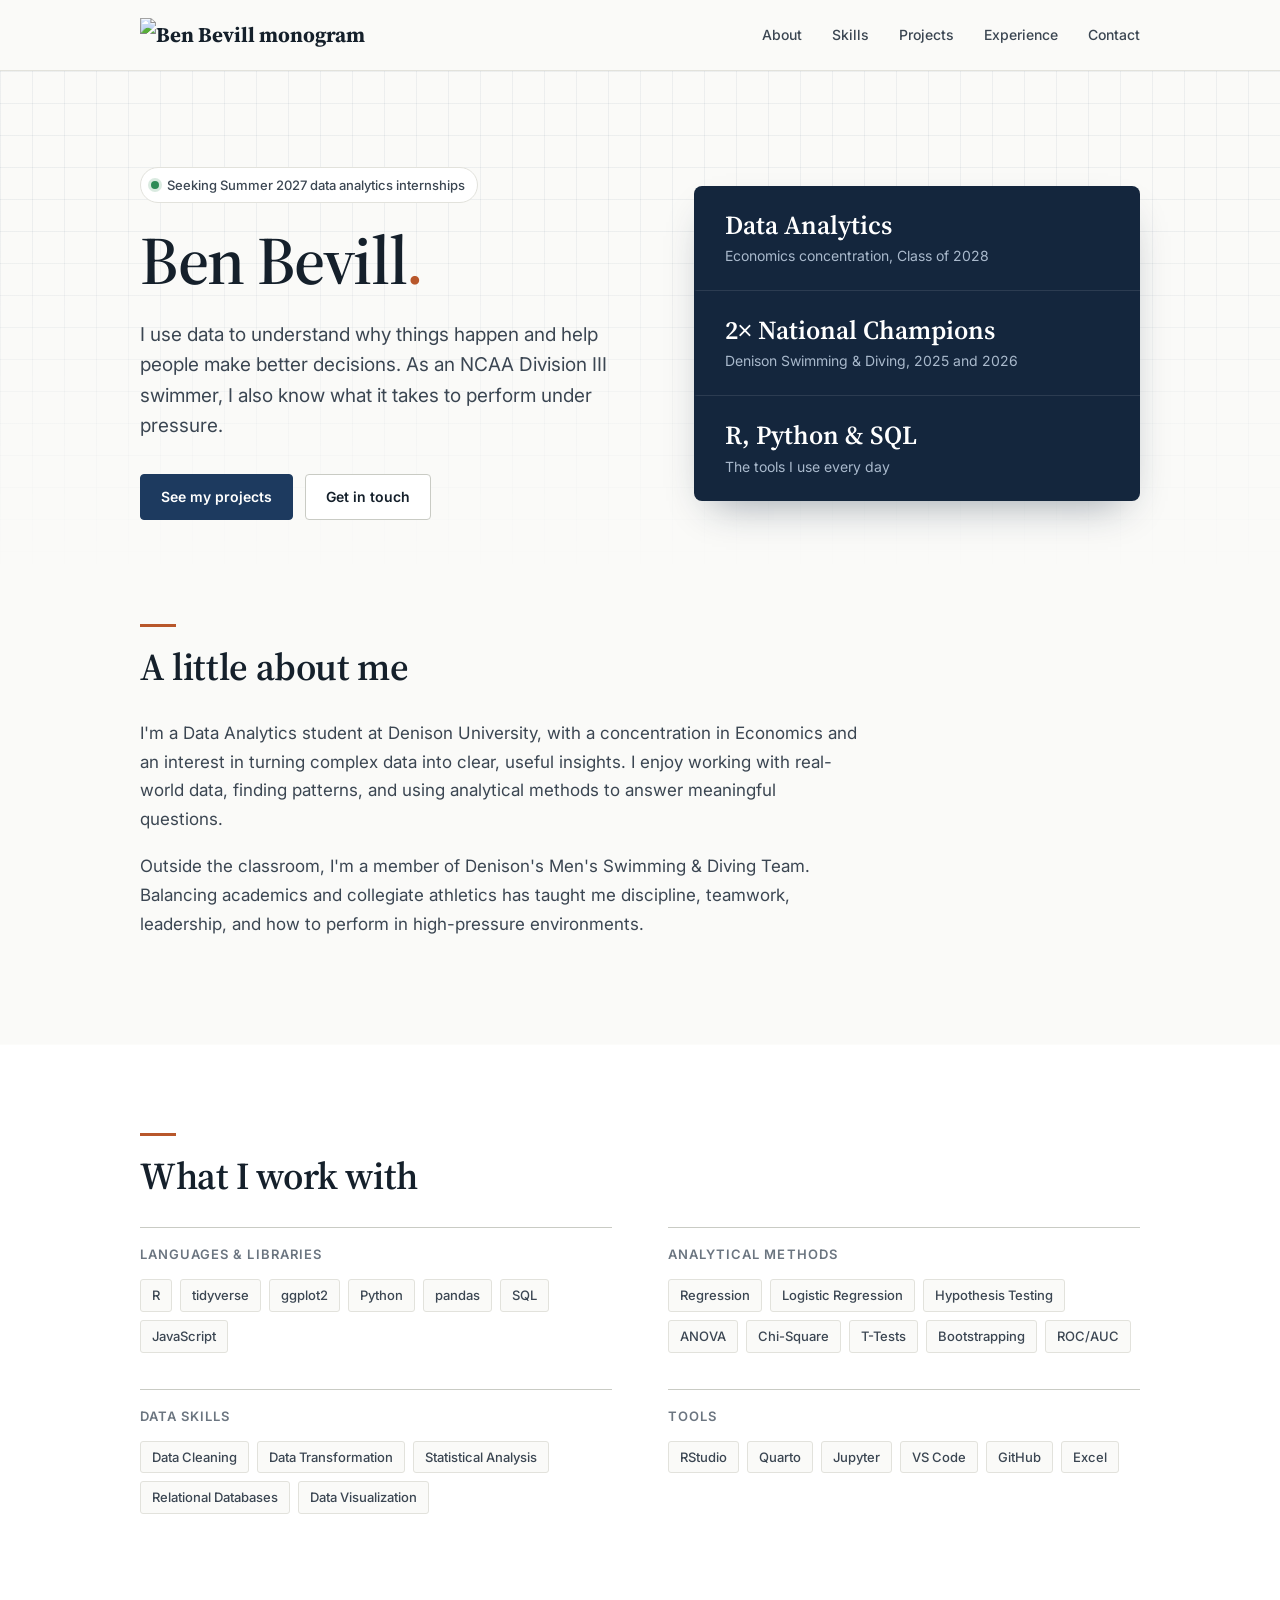
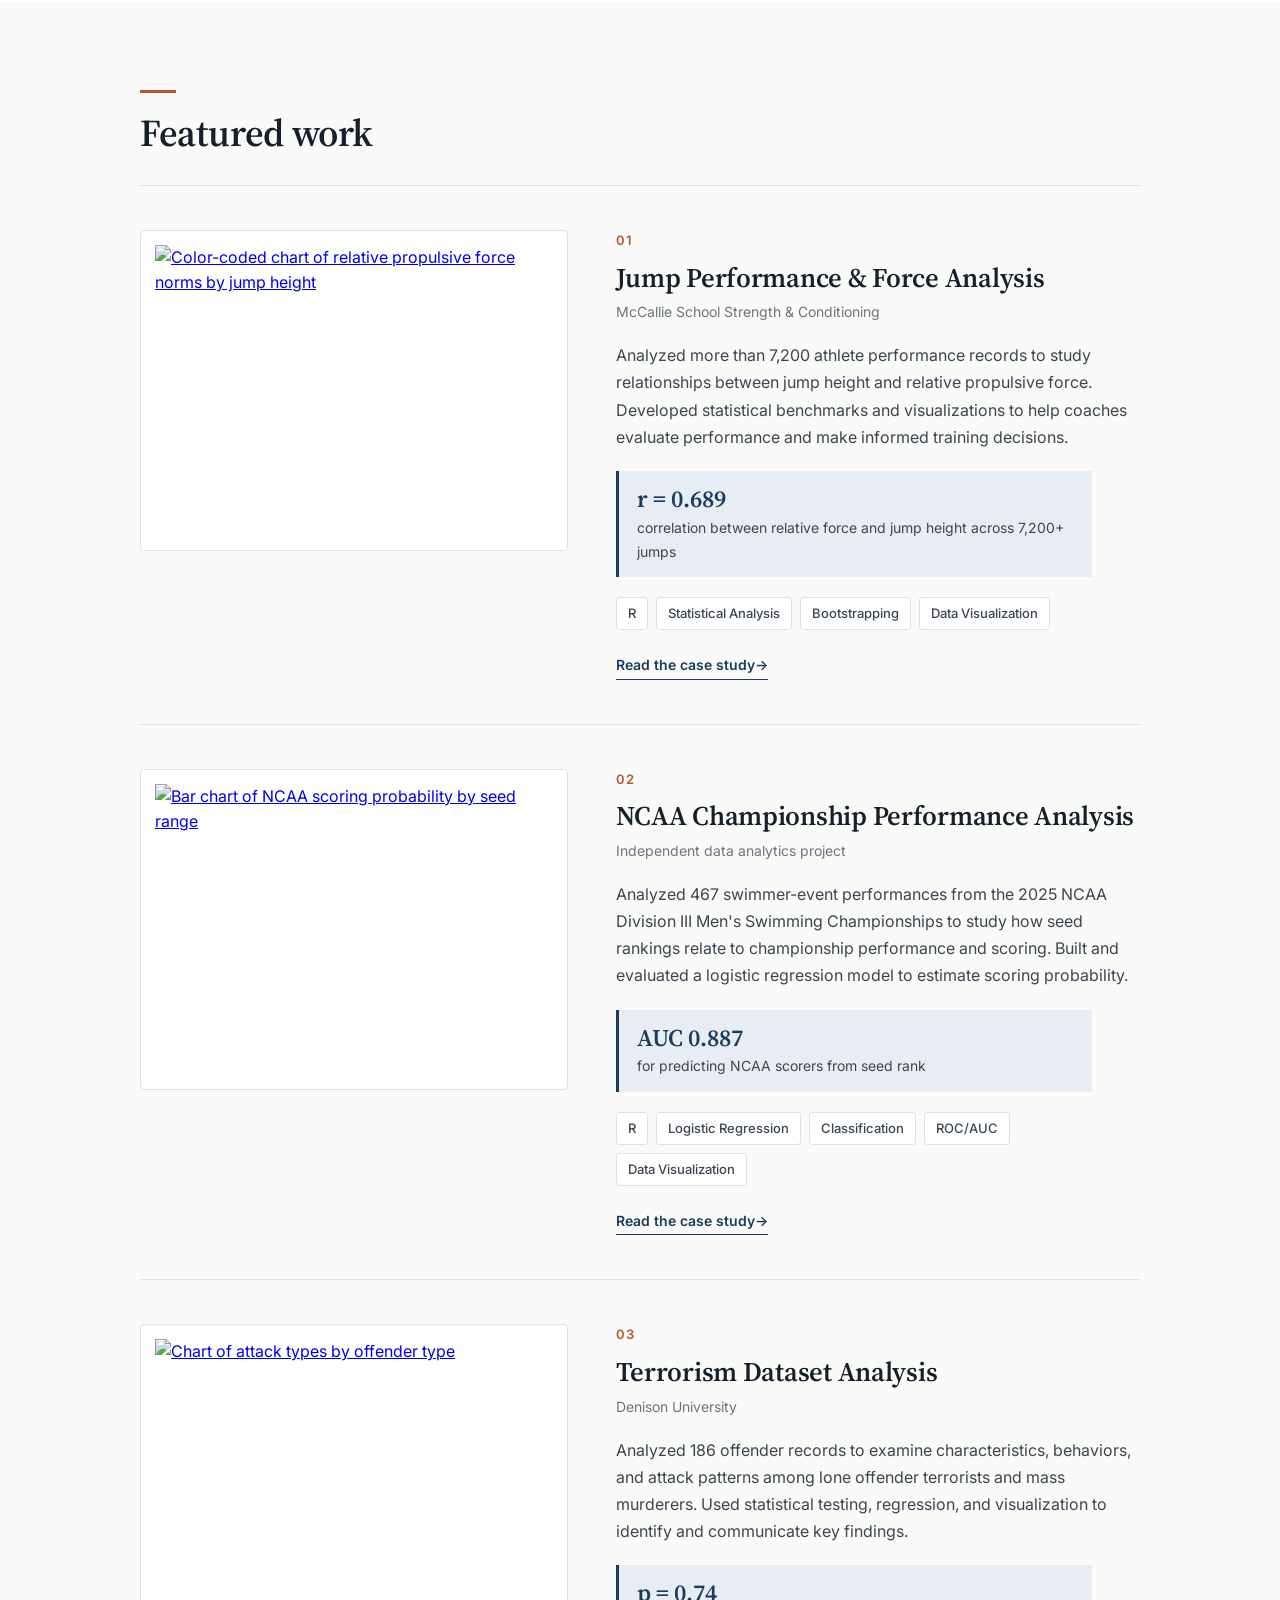
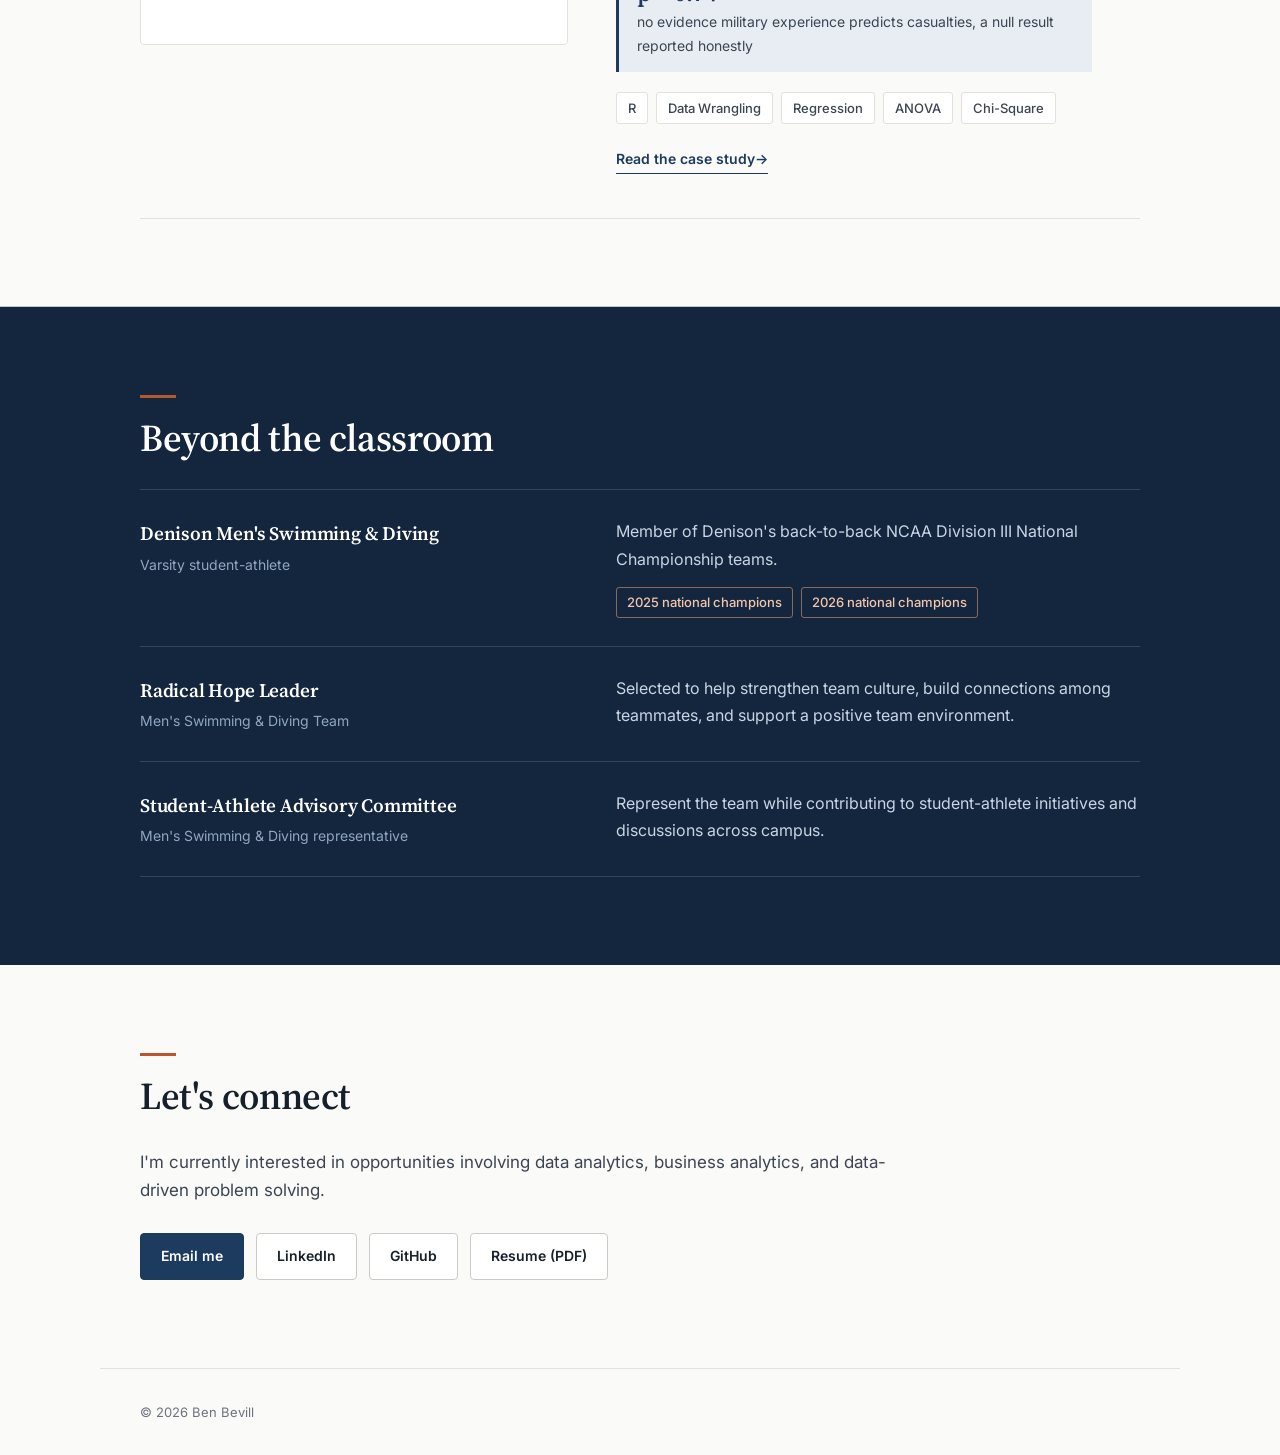
==== index.html @ a8cede27 "Simplify tab icon to bold BB initials for readability at small sizes Co-Authored-By: Claude Opus 5.5" ====
<!DOCTYPE html>
<html lang="en">

<head>
    <meta charset="UTF-8">
    <meta name="viewport" content="width=device-width, initial-scale=1.0">

    <title>Ben Bevill | Data Analytics</title>

    <meta
        name="description"
        content="Portfolio of Ben Bevill, a Data Analytics student at Denison University."
    >

    <link rel="icon" href="favicon.svg?v=7" type="image/svg+xml">
    <link rel="icon" href="favicon-32.png?v=7" type="image/png" sizes="32x32">
    <link rel="apple-touch-icon" href="apple-touch-icon.png?v=7">
    <meta property="og:type" content="website">
    <meta property="og:title" content="Ben Bevill | Data Analytics">
    <meta property="og:description" content="Data Analytics student at Denison University. Projects in statistical modeling, sports analytics, and data visualization using R, Python, and SQL.">
    <meta property="og:url" content="https://ben-bevill05.github.io/">
    <meta property="og:image" content="https://ben-bevill05.github.io/images/og-preview.png?v=3">
    <meta name="twitter:card" content="summary_large_image">
    <link rel="preconnect" href="https://fonts.googleapis.com">
    <link rel="preconnect" href="https://fonts.gstatic.com" crossorigin>
    <link href="https://fonts.googleapis.com/css2?family=Inter:wght@400;500;600;700&family=Source+Serif+4:opsz,wght@8..60,500;8..60,600;8..60,700&display=swap" rel="stylesheet">
    <link rel="stylesheet" href="style.css?v=9">
</head>


<body>

    <!-- NAVIGATION -->

    <header class="site-header">
    <nav>

        <a href="#top" class="logo" aria-label="Ben Bevill — home"><img src="logo.svg" alt="Ben Bevill monogram" width="69" height="30"></a>

        <div class="nav-links">
            <a href="#about">About</a>
            <a href="#skills">Skills</a>
            <a href="#projects">Projects</a>
            <a href="#experience">Experience</a>
            <a href="#contact">Contact</a>
        </div>

    </nav>
    </header>


    <main id="top">


        <!-- HERO -->

        <section class="hero">

            <div class="hero-copy">

                <p class="status-pill">Seeking Summer 2027 data analytics internships</p>

                <h1>Ben Bevill<span class="dot">.</span></h1>

                <p class="hero-text">
                    I use data to understand why things happen and help
                    people make better decisions. As an NCAA Division III
                    swimmer, I also know what it takes to perform under pressure.
                </p>

                <div class="hero-buttons">
                    <a href="#projects" class="primary-button">See my projects</a>
                    <a href="#contact" class="secondary-button">Get in touch</a>
                </div>

            </div>


            <!-- At a glance: a quick snapshot, one row per fact -->

            <div class="board" aria-label="At a glance">

                <a class="lane" href="#about">
                    <span class="lane-stat">Data Analytics</span>
                    <span class="lane-label">Economics concentration, Class of 2028</span>
                </a>

                <a class="lane" href="#experience">
                    <span class="lane-stat">2× National Champions</span>
                    <span class="lane-label">Denison Swimming &amp; Diving, 2025 and 2026</span>
                </a>

                <a class="lane" href="#skills">
                    <span class="lane-stat">R, Python &amp; SQL</span>
                    <span class="lane-label">The tools I use every day</span>
                </a>

            </div>

        </section>



        <!-- ABOUT -->

        <section id="about">

            <h2>A little about me</h2>

            <p>
                I'm a Data Analytics student at Denison University,
                with a concentration in Economics and an interest in turning complex data into clear,
                useful insights. I enjoy working with real-world data,
                finding patterns, and using analytical methods to
                answer meaningful questions.
            </p>

            <p>
                Outside the classroom, I'm a member of Denison's
                Men's Swimming &amp; Diving Team. Balancing academics
                and collegiate athletics has taught me discipline,
                teamwork, leadership, and how to perform in
                high-pressure environments.
            </p>

        </section>



        <!-- SKILLS -->

        <section id="skills" class="band band-light">

            <h2>What I work with</h2>

            <div class="skills-grid">

                <div class="skill-group">
                    <h3>Languages &amp; libraries</h3>
                    <div class="skills">
                        <span>R</span>
                        <span>tidyverse</span>
                        <span>ggplot2</span>
                        <span>Python</span>
                        <span>pandas</span>
                        <span>SQL</span>
                        <span>JavaScript</span>
                    </div>
                </div>

                <div class="skill-group">
                    <h3>Analytical methods</h3>
                    <div class="skills">
                        <span>Regression</span>
                        <span>Logistic Regression</span>
                        <span>Hypothesis Testing</span>
                        <span>ANOVA</span>
                        <span>Chi-Square</span>
                        <span>T-Tests</span>
                        <span>Bootstrapping</span>
                        <span>ROC/AUC</span>
                    </div>
                </div>

                <div class="skill-group">
                    <h3>Data skills</h3>
                    <div class="skills">
                        <span>Data Cleaning</span>
                        <span>Data Transformation</span>
                        <span>Statistical Analysis</span>
                        <span>Relational Databases</span>
                        <span>Data Visualization</span>
                    </div>
                </div>

                <div class="skill-group">
                    <h3>Tools</h3>
                    <div class="skills">
                        <span>RStudio</span>
                        <span>Quarto</span>
                        <span>Jupyter</span>
                        <span>VS Code</span>
                        <span>GitHub</span>
                        <span>Excel</span>
                    </div>
                </div>

            </div>

        </section>



        <!-- PROJECTS -->

        <section id="projects">

            <h2>Featured work</h2>


            <!-- MCCALLIE PROJECT -->

            <article class="project-row">

                <a href="mccallie.html" class="project-thumb">
                    <img
                        src="images/RelativeForceNorms.png"
                        alt="Color-coded chart of relative propulsive force norms by jump height"
                        loading="lazy"
                    >
                </a>

                <div class="project-body">

                    <h3>
                        <a href="mccallie.html">Jump Performance &amp; Force Analysis</a>
                    </h3>

                    <p class="project-company">
                        McCallie School Strength &amp; Conditioning
                    </p>

                    <p>
                        Analyzed more than 7,200 athlete performance
                        records to study relationships between jump
                        height and relative propulsive force. Developed
                        statistical benchmarks and visualizations to
                        help coaches evaluate performance and make
                        informed training decisions.
                    </p>

                    <p class="project-result">
                        <strong>r = 0.689</strong> correlation between relative force and jump height across 7,200+ jumps
                    </p>

                    <div class="skills">
                        <span>R</span>
                        <span>Statistical Analysis</span>
                        <span>Bootstrapping</span>
                        <span>Data Visualization</span>
                    </div>

                    <a href="mccallie.html" class="project-link">Read the case study</a>

                </div>

            </article>


            <!-- NCAA SWIMMING PROJECT -->

            <article class="project-row">

                <a href="swimming.html" class="project-thumb">
                    <img
                        src="images/prob_scoring.png"
                        alt="Bar chart of NCAA scoring probability by seed range"
                        loading="lazy"
                    >
                </a>

                <div class="project-body">

                    <h3>
                        <a href="swimming.html">NCAA Championship Performance Analysis</a>
                    </h3>

                    <p class="project-company">
                        Independent data analytics project
                    </p>

                    <p>
                        Analyzed 467 swimmer-event performances from the 2025
                        NCAA Division III Men's Swimming Championships to study
                        how seed rankings relate to championship performance
                        and scoring. Built and evaluated a logistic regression
                        model to estimate scoring probability.
                    </p>

                    <p class="project-result">
                        <strong>AUC 0.887</strong> for predicting NCAA scorers from seed rank
                    </p>

                    <div class="skills">
                        <span>R</span>
                        <span>Logistic Regression</span>
                        <span>Classification</span>
                        <span>ROC/AUC</span>
                        <span>Data Visualization</span>
                    </div>

                    <a href="swimming.html" class="project-link">Read the case study</a>

                </div>

            </article>


            <!-- TERRORISM DATASET PROJECT -->

            <article class="project-row">

                <a href="terrorism.html" class="project-thumb">
                    <img
                        src="images/Attack types by offender type.png"
                        alt="Chart of attack types by offender type"
                        loading="lazy"
                    >
                </a>

                <div class="project-body">

                    <h3>
                        <a href="terrorism.html">Terrorism Dataset Analysis</a>
                    </h3>

                    <p class="project-company">
                        Denison University
                    </p>

                    <p>
                        Analyzed 186 offender records to examine characteristics,
                        behaviors, and attack patterns among lone offender terrorists
                        and mass murderers. Used statistical testing, regression,
                        and visualization to identify and communicate key findings.
                    </p>

                    <p class="project-result">
                        <strong>p = 0.74</strong> no evidence military experience predicts casualties, a null result reported honestly
                    </p>

                    <div class="skills">
                        <span>R</span>
                        <span>Data Wrangling</span>
                        <span>Regression</span>
                        <span>ANOVA</span>
                        <span>Chi-Square</span>
                    </div>

                    <a href="terrorism.html" class="project-link">Read the case study</a>

                </div>

            </article>

        </section>



        <!-- EXPERIENCE & LEADERSHIP -->

        <section id="experience" class="band band-deep">

            <h2>Beyond the classroom</h2>

            <div class="experience-item">
                <div class="experience-role">
                    <h3>Denison Men's Swimming &amp; Diving</h3>
                    <p>Varsity student-athlete</p>
                </div>
                <div class="experience-detail">
                    <p>
                        Member of Denison's back-to-back NCAA Division III
                        National Championship teams.
                    </p>
                    <div class="titles">
                        <span>2025 national champions</span>
                        <span>2026 national champions</span>
                    </div>
                </div>
            </div>

            <div class="experience-item">
                <div class="experience-role">
                    <h3>Radical Hope Leader</h3>
                    <p>Men's Swimming &amp; Diving Team</p>
                </div>
                <div class="experience-detail">
                    <p>
                        Selected to help strengthen team culture,
                        build connections among teammates, and
                        support a positive team environment.
                    </p>
                </div>
            </div>

            <div class="experience-item">
                <div class="experience-role">
                    <h3>Student-Athlete Advisory Committee</h3>
                    <p>Men's Swimming &amp; Diving representative</p>
                </div>
                <div class="experience-detail">
                    <p>
                        Represent the team while contributing to
                        student-athlete initiatives and discussions
                        across campus.
                    </p>
                </div>
            </div>

        </section>



        <!-- CONTACT -->

        <section id="contact">

            <h2>Let's connect</h2>

            <p>
                I'm currently interested in opportunities involving
                data analytics, business analytics, and data-driven
                problem solving.
            </p>

            <div class="contact-links">

                <a href="mailto:bevill_b1@denison.edu" class="primary-button">
                    Email me
                </a>

                <a
                    href="https://www.linkedin.com/in/ben-bevill-5a9190331/"
                    class="secondary-button"
                    target="_blank"
                    rel="noopener noreferrer"
                >
                    LinkedIn
                </a>

                <a
                    href="https://github.com/Ben-Bevill05"
                    class="secondary-button"
                    target="_blank"
                    rel="noopener noreferrer"
                >
                    GitHub
                </a>

                <a
                    href="Ben_Bevill_Resume.pdf?v=2"
                    class="secondary-button"
                    target="_blank"
                    rel="noopener noreferrer"
                >
                    Resume (PDF)
                </a>

            </div>

        </section>


    </main>



    <!-- FOOTER -->

    <footer>
        <p>© 2026 Ben Bevill</p>
    </footer>


</body>

</html>
---- style.css ----
/* =========================================================
   BEN BEVILL PORTFOLIO
   Theme: Professional — serif headings (Source Serif 4),
   Inter for body text, one deep navy accent.
   ========================================================= */


/* ---------- TOKENS ---------- */

:root {
    --background: #FAFAF8;
    --surface: #FFFFFF;
    --subtle: #F2F2EE;
    --text: #15202B;
    --body: #3B4652;
    --muted: #6B7580;
    --accent: #1D3A5F;
    --accent-hover: #142B47;
    --accent-soft: #E8EDF3;
    --warm: #B8572B;          /* copper — used sparingly */
    --warm-soft: #F6E9E1;
    --deep: #14263D;
    --border: #E2E2DC;
    --border-strong: #C9CBC4;

    --serif: "Source Serif 4", Georgia, "Times New Roman", serif;
    --sans: "Inter", -apple-system, BlinkMacSystemFont, "Segoe UI", Arial, sans-serif;
}


/* ---------- BASE ---------- */

* {
    margin: 0;
    padding: 0;
    box-sizing: border-box;
}

html {
    scroll-behavior: smooth;
    scroll-padding-top: 76px;
}

body {
    font-family: var(--sans);
    font-size: 16px;
    background: var(--background);
    color: var(--text);
    line-height: 1.6;
    -webkit-font-smoothing: antialiased;
}

main {
    max-width: 1080px;
    margin: 0 auto;
    padding: 0 40px;
}

section {
    padding: 88px 0;
}

p {
    line-height: 1.7;
}

h1, h2, h3 {
    font-family: var(--serif);
    color: var(--text);
    font-weight: 600;
    letter-spacing: -0.01em;
}

::selection {
    background: var(--accent);
    color: #fff;
}

a:focus-visible {
    outline: 2px solid var(--accent);
    outline-offset: 3px;
    border-radius: 3px;
}


/* ---------- NAVIGATION ---------- */

.site-header {
    position: sticky;
    top: 0;
    z-index: 50;
    background: rgba(250, 250, 248, 0.9);
    backdrop-filter: saturate(160%) blur(10px);
    -webkit-backdrop-filter: saturate(160%) blur(10px);
    border-bottom: 1px solid var(--border);
}

nav {
    max-width: 1080px;
    margin: 0 auto;
    padding: 18px 40px;
    display: flex;
    justify-content: space-between;
    align-items: center;
}

.logo {
    font-family: var(--serif);
    color: var(--text);
    text-decoration: none;
    font-size: 21px;
    font-weight: 700;
    letter-spacing: 0;
}

.nav-links {
    display: flex;
    gap: 30px;
}

.nav-links a {
    color: var(--body);
    text-decoration: none;
    font-size: 14px;
    font-weight: 500;
    transition: color 0.15s ease;
}

.nav-links a:hover {
    color: var(--accent);
}


/* ---------- LABELS ---------- */

.eyebrow,
.section-label {
    font-family: var(--sans);
    font-size: 12px;
    font-weight: 600;
    letter-spacing: 0.12em;
    text-transform: uppercase;
    color: var(--accent);
    margin-bottom: 16px;
}


/* ---------- BUTTONS ---------- */

.primary-button,
.secondary-button {
    display: inline-block;
    padding: 11px 20px;
    border-radius: 4px;
    text-decoration: none;
    font-weight: 600;
    font-size: 14px;
    transition: background 0.15s ease, border-color 0.15s ease, color 0.15s ease;
}

.primary-button {
    background: var(--accent);
    border: 1px solid var(--accent);
    color: #fff;
}

.primary-button:hover {
    background: var(--accent-hover);
    border-color: var(--accent-hover);
}

.secondary-button {
    background: var(--surface);
    border: 1px solid var(--border-strong);
    color: var(--text);
}

.secondary-button:hover {
    border-color: var(--accent);
    color: var(--accent);
}


/* ---------- SECTION HEADINGS ---------- */

section h2 {
    font-size: clamp(28px, 3.4vw, 38px);
    line-height: 1.2;
    margin-bottom: 28px;
}


/* =========================================================
   HOMEPAGE
   ========================================================= */


/* ---------- HERO ---------- */

.hero {
    display: grid;
    grid-template-columns: 1.1fr 1fr;
    gap: 64px;
    align-items: center;
    padding: 96px 0 56px;
}

.hero h1 {
    font-size: clamp(44px, 5.6vw, 68px);
    line-height: 1.05;
    font-weight: 600;
    letter-spacing: -0.02em;
    margin-bottom: 24px;
}

.hero-text {
    max-width: 30em;
    font-size: 19px;
    line-height: 1.6;
    color: var(--body);
}

.hero-buttons {
    display: flex;
    flex-wrap: wrap;
    gap: 12px;
    margin-top: 32px;
}


/* ---------- AT-A-GLANCE PANEL ---------- */

.board {
    background: var(--surface);
    border: 1px solid var(--border);
    border-radius: 6px;
}

.lane {
    display: flex;
    flex-direction: column;
    gap: 4px;
    padding: 24px 28px;
    color: var(--text);
    text-decoration: none;
    border-left: 3px solid transparent;
    transition: border-color 0.15s ease, background 0.15s ease;
}

.lane + .lane {
    border-top: 1px solid var(--border);
}

.lane:hover,
.lane:focus-visible {
    border-left-color: var(--accent);
    background: #FCFCFB;
}

.lane-stat {
    font-family: var(--serif);
    font-size: clamp(22px, 2.2vw, 26px);
    font-weight: 600;
    line-height: 1.2;
    font-variant-numeric: tabular-nums;
}

.lane-label {
    font-size: 14px;
    line-height: 1.5;
    color: var(--muted);
}


/* ---------- ABOUT ---------- */

#about {
    max-width: 720px;
    padding-top: 48px;
}

#about > p {
    font-size: 17px;
    color: var(--body);
    margin-bottom: 18px;
}


/* ---------- FULL-WIDTH BANDS ---------- */

.band {
    position: relative;
    box-shadow: 0 0 0 100vmax var(--band-bg);
    clip-path: inset(0 -100vmax);
    background: var(--band-bg);
}

.band-light {
    --band-bg: var(--surface);
}

.band-deep {
    --band-bg: var(--subtle);
}


/* ---------- SKILLS ---------- */

.skills-grid {
    display: grid;
    grid-template-columns: repeat(2, 1fr);
    gap: 36px 56px;
}

.skill-group {
    border-top: 1px solid var(--border-strong);
    padding-top: 16px;
}

.skill-group h3 {
    font-family: var(--sans);
    font-size: 13px;
    font-weight: 600;
    letter-spacing: 0.08em;
    text-transform: uppercase;
    color: var(--muted);
    margin-bottom: 14px;
}

.skills {
    display: flex;
    flex-wrap: wrap;
    gap: 8px;
    margin-top: 24px;
}

.skill-group .skills {
    margin-top: 0;
}

.skills span {
    background: var(--surface);
    border: 1px solid var(--border);
    color: var(--body);
    padding: 5px 11px;
    border-radius: 3px;
    font-size: 13px;
    font-weight: 500;
}

.band-light .skills span {
    background: var(--background);
}


/* ---------- PROJECTS ---------- */

.project-row {
    display: grid;
    grid-template-columns: minmax(0, 0.9fr) minmax(0, 1.1fr);
    gap: 48px;
    align-items: start;
    padding: 44px 0;
    border-top: 1px solid var(--border);
}

.project-row:last-child {
    border-bottom: 1px solid var(--border);
}

.project-thumb {
    display: block;
    background: var(--surface);
    border: 1px solid var(--border);
    border-radius: 4px;
    padding: 14px;
    aspect-ratio: 4 / 3;
    overflow: hidden;
    transition: border-color 0.15s ease;
}

.project-thumb img {
    width: 100%;
    height: 100%;
    object-fit: contain;
    display: block;
}

.project-thumb:hover {
    border-color: var(--accent);
}

.project-body h3 {
    font-size: clamp(22px, 2.4vw, 27px);
    line-height: 1.25;
    margin-bottom: 6px;
}

.project-body h3 a {
    color: inherit;
    text-decoration: none;
}

.project-body h3 a:hover {
    color: var(--accent);
}

.project-company {
    color: var(--muted);
    font-size: 14px;
    margin-bottom: 18px;
}

.project-body > p:not(.project-company):not(.project-result) {
    font-size: 16px;
    color: var(--body);
    max-width: 36em;
}

.project-result {
    margin: 20px 0 4px;
    padding: 14px 18px;
    background: var(--accent-soft);
    border-left: 3px solid var(--accent);
    font-size: 14px;
    color: var(--body);
    max-width: 34em;
}

.project-result strong {
    display: block;
    font-family: var(--serif);
    font-size: 24px;
    font-weight: 600;
    font-variant-numeric: tabular-nums;
    color: var(--accent);
    line-height: 1.2;
    margin-bottom: 2px;
}

.project-body .skills {
    margin-top: 20px;
}

.project-link {
    display: inline-block;
    margin-top: 24px;
    color: var(--accent);
    text-decoration: none;
    font-size: 14px;
    font-weight: 600;
    border-bottom: 1px solid var(--accent);
    padding-bottom: 2px;
    transition: color 0.15s ease, border-color 0.15s ease;
}

.project-link::after {
    content: " →";
}

.project-link:hover {
    color: var(--accent-hover);
    border-color: var(--accent-hover);
}


/* ---------- EXPERIENCE ---------- */

.experience-item {
    display: grid;
    grid-template-columns: 0.9fr 1.1fr;
    gap: 48px;
    padding: 28px 0;
    border-top: 1px solid var(--border-strong);
}

.experience-item:last-child {
    border-bottom: 1px solid var(--border-strong);
}

.experience-item h3 {
    font-size: 19px;
    margin-bottom: 4px;
}

.experience-role p {
    color: var(--muted);
    font-size: 14px;
}

.experience-detail p {
    color: var(--body);
    font-size: 16px;
}

.titles {
    display: flex;
    flex-wrap: wrap;
    gap: 8px;
    margin-top: 14px;
}

.titles span {
    background: var(--surface);
    border: 1px solid var(--border-strong);
    color: var(--text);
    border-radius: 3px;
    padding: 4px 10px;
    font-size: 13px;
    font-weight: 500;
}


/* ---------- CONTACT ---------- */

#contact {
    max-width: 760px;
}

#contact > p {
    font-size: 17px;
    color: var(--body);
}

.contact-links {
    margin-top: 28px;
    display: flex;
    flex-wrap: wrap;
    gap: 12px;
}


/* =========================================================
   PROJECT (CASE STUDY) PAGES
   ========================================================= */

.project-hero {
    padding-top: 64px;
    padding-bottom: 80px;
    max-width: 880px;
}

.back-link {
    display: inline-block;
    color: var(--muted);
    text-decoration: none;
    font-size: 14px;
    font-weight: 500;
    margin-bottom: 48px;
    transition: color 0.15s ease;
}

.back-link:hover {
    color: var(--accent);
}

.project-hero h1 {
    font-size: clamp(38px, 5vw, 58px);
    line-height: 1.08;
    letter-spacing: -0.02em;
    margin-bottom: 24px;
}

.project-intro {
    max-width: 40em;
    font-size: 19px;
    line-height: 1.6;
    color: var(--body);
}

.project-actions {
    margin-top: 28px;
}

.case-section {
    border-top: 1px solid var(--border);
    max-width: 960px;
}

.case-section h2 {
    max-width: 820px;
}

.case-section > p:not(.section-label):not(.large-takeaway) {
    max-width: 44em;
    font-size: 17px;
    color: var(--body);
    margin-bottom: 20px;
}

.final-section {
    padding-bottom: 120px;
}

.final-section .primary-button {
    margin-top: 28px;
}


/* ---------- STAT CARDS ---------- */

.stat-grid {
    display: grid;
    grid-template-columns: repeat(3, 1fr);
    gap: 16px;
    margin-top: 44px;
    margin-bottom: 24px;
}

.stat-card {
    background: var(--surface);
    border: 1px solid var(--border);
    border-top: 3px solid var(--accent);
    padding: 28px 26px;
    border-radius: 4px;
}

.stat-card h3 {
    color: var(--accent);
    font-size: 34px;
    line-height: 1.1;
    font-variant-numeric: tabular-nums;
    margin-bottom: 10px;
}

.stat-card p {
    color: var(--muted);
    font-size: 14px;
    line-height: 1.5;
}


/* ---------- PROCESS ---------- */

.process-grid {
    margin-top: 44px;
    border-top: 1px solid var(--border-strong);
}

.process-step {
    display: grid;
    grid-template-columns: 56px 180px 1fr;
    gap: 24px;
    align-items: start;
    padding: 26px 0;
    border-bottom: 1px solid var(--border);
}

.process-step > p {
    font-size: 13px;
    font-weight: 600;
    color: var(--accent);
    font-variant-numeric: tabular-nums;
}

.process-step h3 {
    font-size: 18px;
}

.process-step span {
    max-width: 600px;
    color: var(--body);
    font-size: 16px;
    line-height: 1.6;
}


/* ---------- DATA TABLE ---------- */

.table-wrapper {
    width: 100%;
    overflow-x: auto;
    margin-top: 44px;
    margin-bottom: 48px;
    background: var(--surface);
    border: 1px solid var(--border);
    border-radius: 4px;
}

.project-table {
    width: 100%;
    border-collapse: collapse;
    min-width: 720px;
}

.project-table th {
    text-align: left;
    font-size: 12px;
    font-weight: 600;
    text-transform: uppercase;
    letter-spacing: 0.06em;
    color: var(--muted);
    padding: 14px 16px;
    background: var(--subtle);
    border-bottom: 1px solid var(--border-strong);
}

.project-table td {
    padding: 14px 16px;
    border-bottom: 1px solid var(--border);
    color: var(--body);
    font-size: 15px;
    font-variant-numeric: tabular-nums;
}

.project-table tbody tr:last-child td {
    border-bottom: none;
}

.project-table tbody tr:hover {
    background: #FBFBF9;
}


/* ---------- VISUALS ---------- */

.project-visual-container {
    margin-top: 48px;
}

.project-visual {
    width: 100%;
    display: block;
    margin-top: 48px;
    background: var(--surface);
    border: 1px solid var(--border);
    border-radius: 4px;
    padding: 12px;
}

.project-visual-container .project-visual {
    margin-top: 0;
}

.visual-caption {
    color: var(--muted);
    font-size: 13px;
    margin-top: 10px;
}

.visual-placeholder {
    margin-top: 48px;
    padding: 48px;
    background: var(--subtle);
    border-radius: 4px;
}

.visual-placeholder h3 {
    font-size: 24px;
    margin-bottom: 10px;
}

.visual-placeholder > p:last-child {
    max-width: 600px;
    color: var(--muted);
}


/* ---------- LEGEND ---------- */

.legend-grid {
    display: grid;
    grid-template-columns: repeat(3, 1fr);
    gap: 16px;
    margin-top: 40px;
}

.legend-item {
    background: var(--surface);
    border: 1px solid var(--border);
    padding: 26px;
    border-radius: 4px;
}

.legend-item h3 {
    font-size: 18px;
    margin-bottom: 10px;
}

.legend-item p {
    color: var(--body);
    font-size: 14px;
}


/* ---------- KEY FINDING ---------- */

.large-takeaway {
    max-width: 860px;
    font-family: var(--serif);
    font-size: clamp(22px, 3vw, 30px);
    line-height: 1.4;
    color: var(--text);
    border-left: 3px solid var(--accent);
    padding-left: 26px;
    margin-bottom: 32px;
}


/* ---------- FOOTER ---------- */

footer {
    max-width: 1080px;
    margin: 0 auto;
    padding: 32px 40px;
    border-top: 1px solid var(--border);
    font-size: 13px;
    color: var(--muted);
}


/* =========================================================
   ACCENTS ("a little spice")
   ========================================================= */

/* Hero: faint graph-paper grid that fades out */

.hero {
    position: relative;
    isolation: isolate;
}

.hero::before {
    content: "";
    position: absolute;
    z-index: -1;
    top: 0;
    bottom: 0;
    left: calc(50% - 50vw);
    right: calc(50% - 50vw);
    background-image:
        linear-gradient(to right, rgba(29, 58, 95, 0.06) 1px, transparent 1px),
        linear-gradient(to bottom, rgba(29, 58, 95, 0.06) 1px, transparent 1px);
    background-size: 32px 32px;
    -webkit-mask-image: linear-gradient(to bottom, #000 30%, transparent 100%);
    mask-image: linear-gradient(to bottom, #000 30%, transparent 100%);
}

.status-pill {
    display: inline-flex;
    align-items: center;
    gap: 8px;
    margin-bottom: 22px;
    padding: 6px 12px 6px 10px;
    background: var(--surface);
    border: 1px solid var(--border);
    border-radius: 999px;
    font-size: 13px;
    font-weight: 500;
    color: var(--body);
}

.status-pill::before {
    content: "";
    width: 8px;
    height: 8px;
    border-radius: 50%;
    background: #2E8B57;
    box-shadow: 0 0 0 3px rgba(46, 139, 87, 0.18);
}

.hero h1 .dot {
    color: var(--warm);
}

/* At-a-glance card in deep navy */

.board {
    background: var(--deep);
    border: none;
    border-radius: 8px;
    box-shadow: 0 18px 40px -18px rgba(20, 38, 61, 0.45);
    overflow: hidden;
}

.lane {
    color: #fff;
}

.lane + .lane {
    border-top: 1px solid rgba(255, 255, 255, 0.1);
}

.lane:hover,
.lane:focus-visible {
    background: rgba(255, 255, 255, 0.04);
    border-left-color: var(--warm);
}

.lane-stat {
    color: #fff;
}

.lane-label {
    color: #A9B9CC;
}

/* Small copper rule above homepage section headings */

#about h2::before,
#skills h2::before,
#projects h2::before,
#experience h2::before,
#contact h2::before {
    content: "";
    display: block;
    width: 36px;
    height: 3px;
    background: var(--warm);
    margin-bottom: 18px;
}

/* Numbered projects */

#projects {
    counter-reset: project;
}

.project-row {
    counter-increment: project;
}

.project-body::before {
    content: counter(project, decimal-leading-zero);
    display: block;
    margin-bottom: 10px;
    font-size: 13px;
    font-weight: 600;
    letter-spacing: 0.08em;
    color: var(--warm);
}

.project-thumb {
    transition: border-color 0.2s ease, transform 0.2s ease, box-shadow 0.2s ease;
}

.project-thumb:hover {
    transform: translateY(-3px);
    box-shadow: 0 14px 30px -16px rgba(20, 38, 61, 0.35);
}

.project-link::after {
    display: inline-block;
    transition: transform 0.15s ease;
}

.project-link:hover::after {
    transform: translateX(3px);
}

/* Experience on a deep navy band */

.band-deep {
    --band-bg: var(--deep);
    color: #C9D5E3;
}

.band-deep h2,
.band-deep h3 {
    color: #fff;
}

.band-deep .experience-item {
    border-top-color: rgba(255, 255, 255, 0.14);
}

.band-deep .experience-item:last-child {
    border-bottom-color: rgba(255, 255, 255, 0.14);
}

.band-deep .experience-role p {
    color: #8FA6C1;
}

.band-deep .experience-detail p {
    color: #C9D5E3;
}

.band-deep .titles span {
    background: transparent;
    border-color: rgba(232, 160, 120, 0.55);
    color: #F2C6AC;
}

/* Case study pages: copper section numbers and finding marker */

.case-section .section-label,
.project-hero .eyebrow {
    color: var(--warm);
}

.large-takeaway {
    border-left-color: var(--warm);
}

.stat-card {
    transition: transform 0.2s ease, box-shadow 0.2s ease;
}

.stat-card:hover {
    transform: translateY(-2px);
    box-shadow: 0 12px 26px -16px rgba(20, 38, 61, 0.3);
}

@media (prefers-reduced-motion: reduce) {
    .project-thumb:hover,
    .stat-card:hover,
    .project-link:hover::after {
        transform: none;
    }
}


/* =========================================================
   RESPONSIVE
   ========================================================= */

@media (max-width: 900px) {

    .hero {
        grid-template-columns: 1fr;
        gap: 44px;
        padding-top: 56px;
    }

    .project-row,
    .experience-item {
        grid-template-columns: 1fr;
        gap: 20px;
    }

    .skills-grid,
    .stat-grid,
    .legend-grid {
        grid-template-columns: 1fr;
    }

    .process-step {
        grid-template-columns: 44px 140px 1fr;
    }
}

@media (max-width: 700px) {

    main {
        padding: 0 20px;
    }

    nav {
        padding: 16px 20px;
    }

    .nav-links {
        gap: 14px;
    }

    .nav-links a {
        font-size: 12px;
    }

    section {
        padding: 64px 0;
    }

    .hero-text,
    .project-intro {
        font-size: 17px;
    }

    .hero-buttons {
        flex-direction: column;
        align-items: flex-start;
    }

    .project-hero {
        padding-top: 40px;
        padding-bottom: 60px;
    }

    .back-link {
        margin-bottom: 36px;
    }

    .case-section > p:not(.section-label):not(.large-takeaway) {
        font-size: 16px;
    }

    .process-step {
        display: block;
    }

    .process-step > p,
    .process-step h3 {
        margin-bottom: 8px;
    }

    .lane {
        padding: 20px 22px;
    }

    .visual-placeholder {
        padding: 32px 22px;
    }

    footer {
        padding: 28px 20px;
    }
}

@media (prefers-reduced-motion: reduce) {
    html {
        scroll-behavior: auto;
    }
}
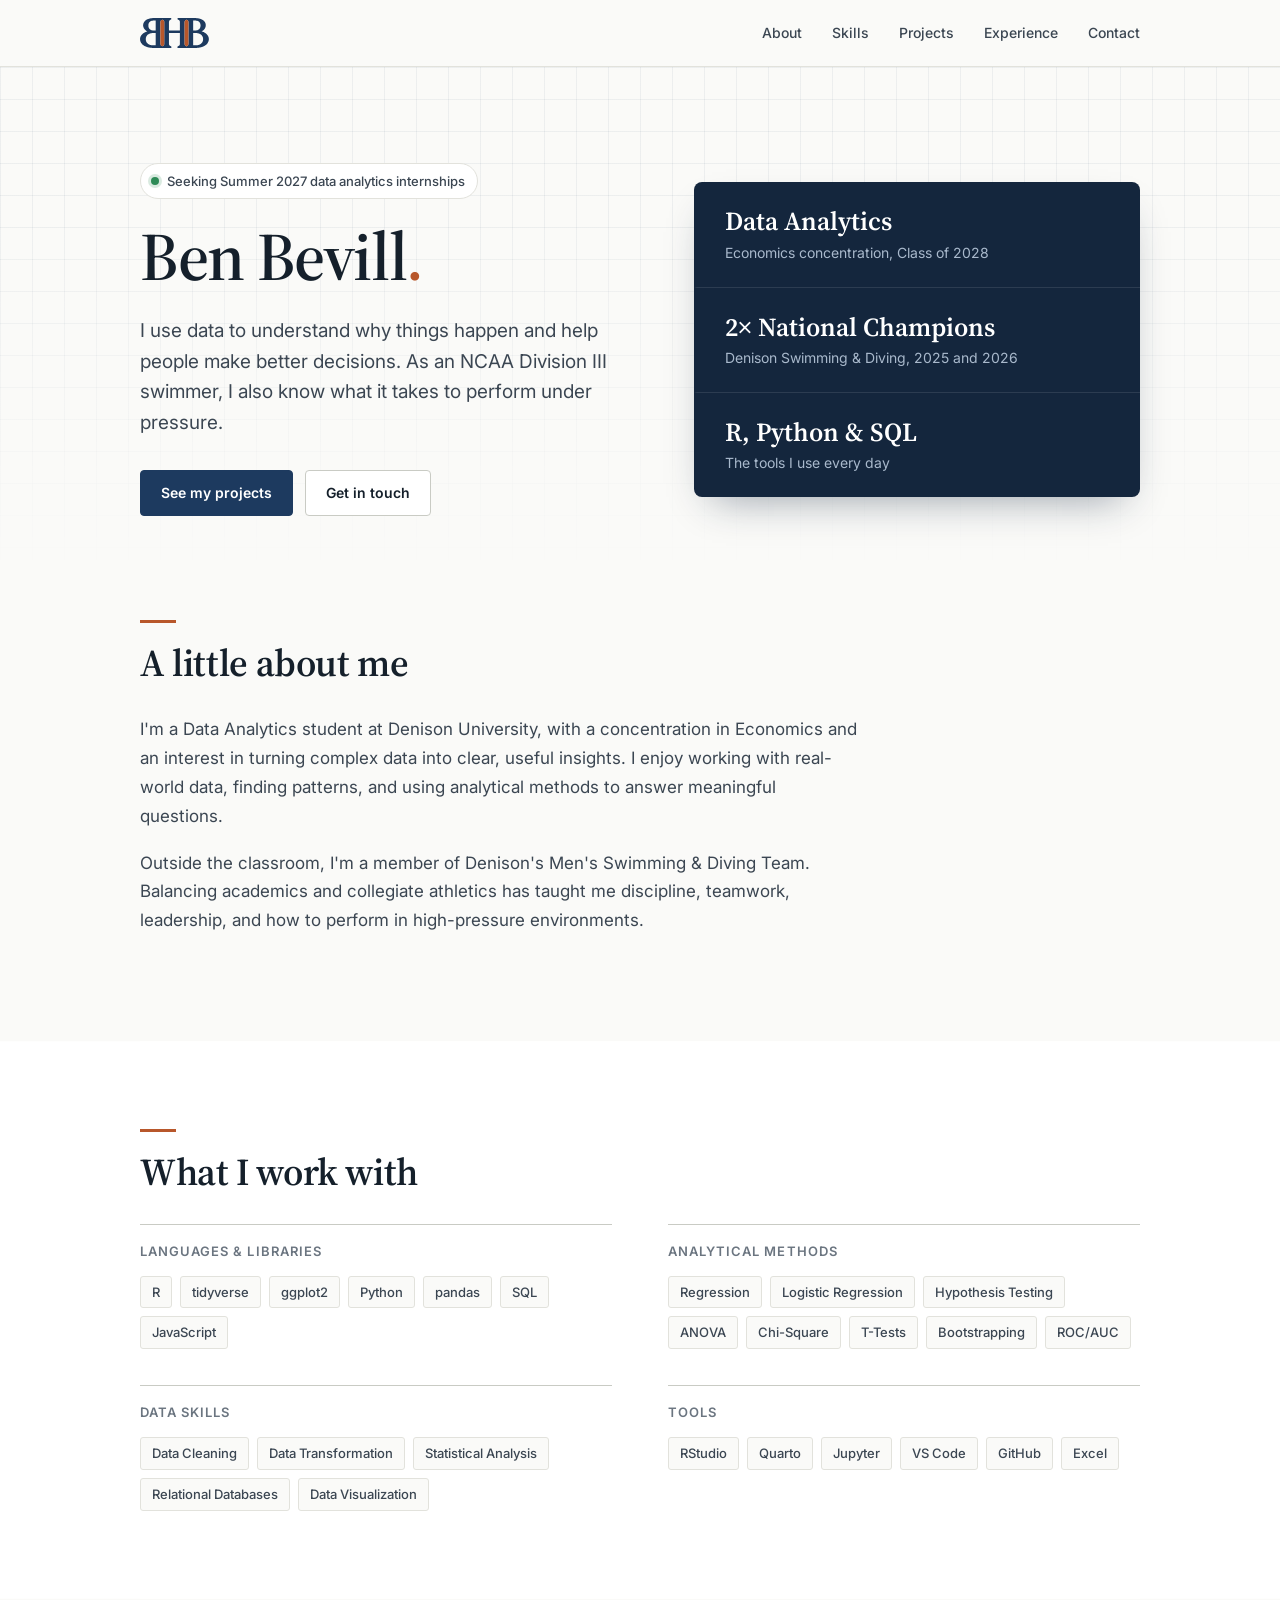
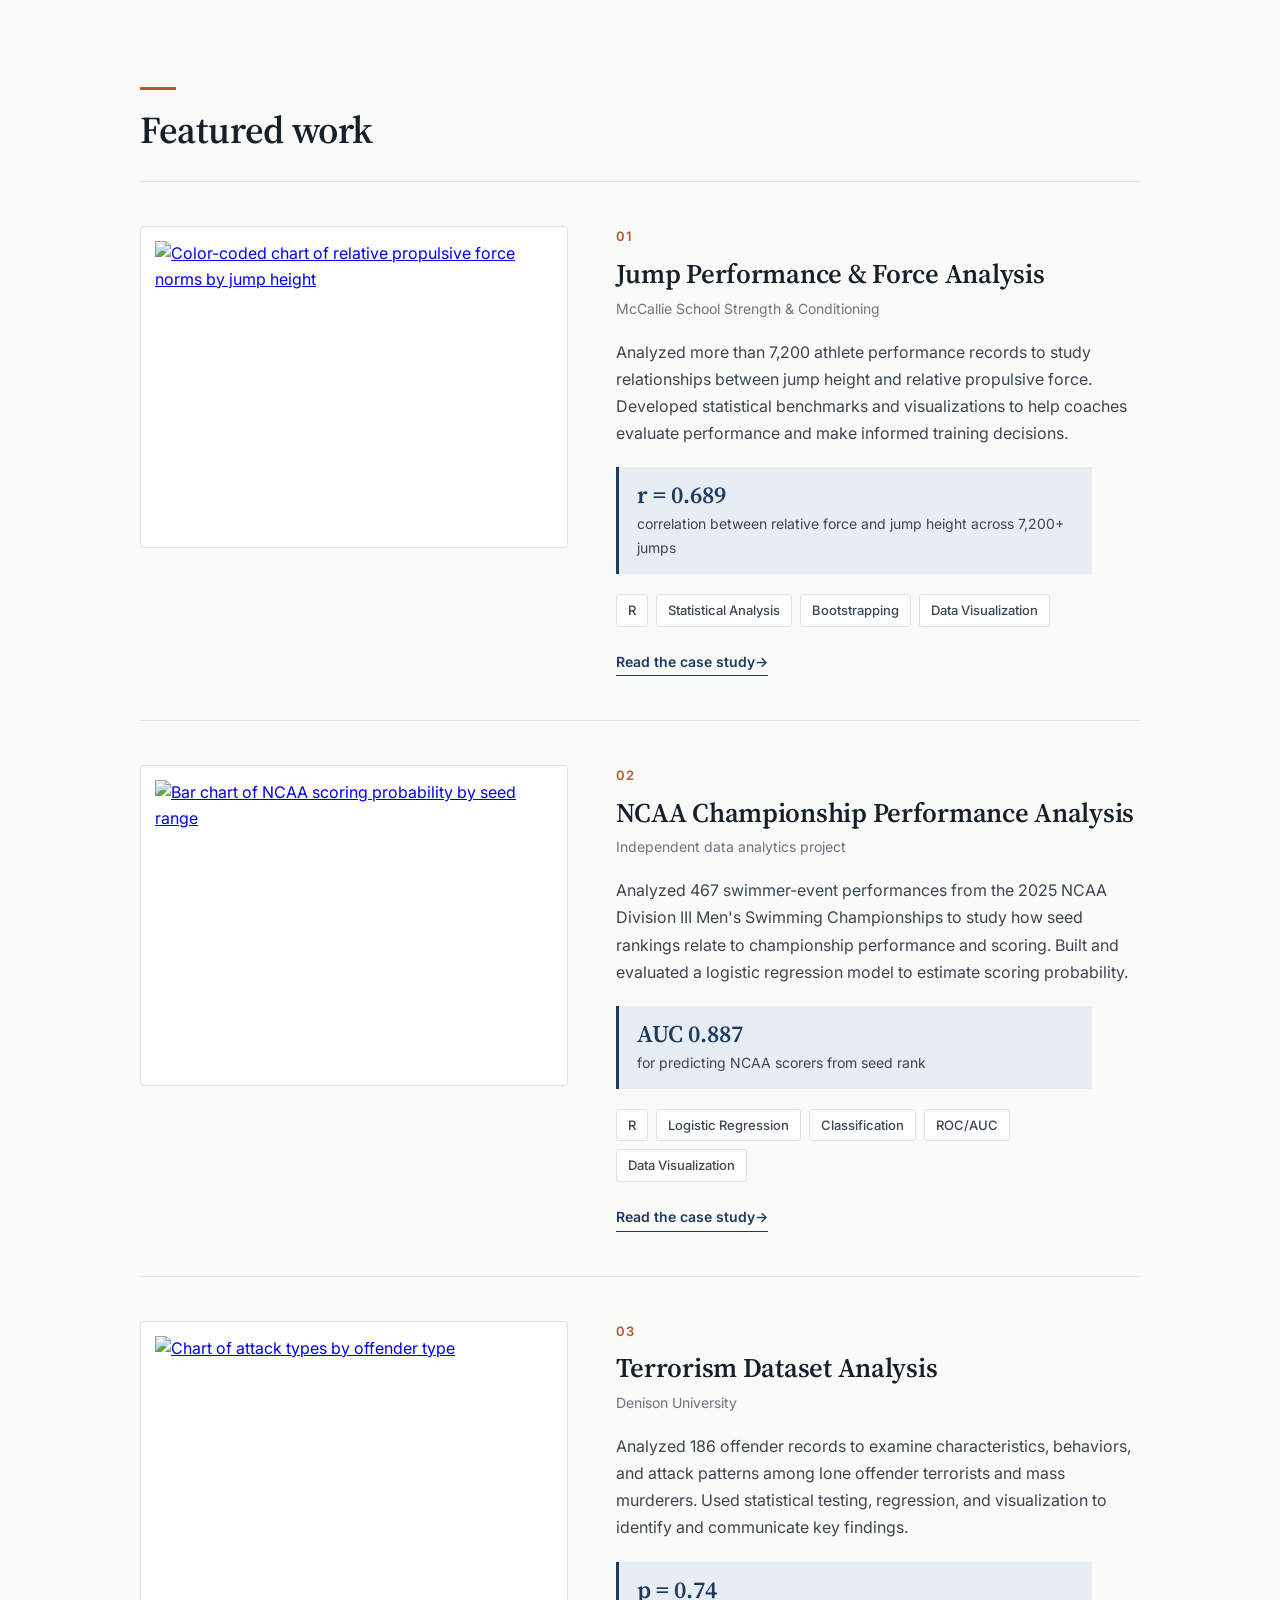
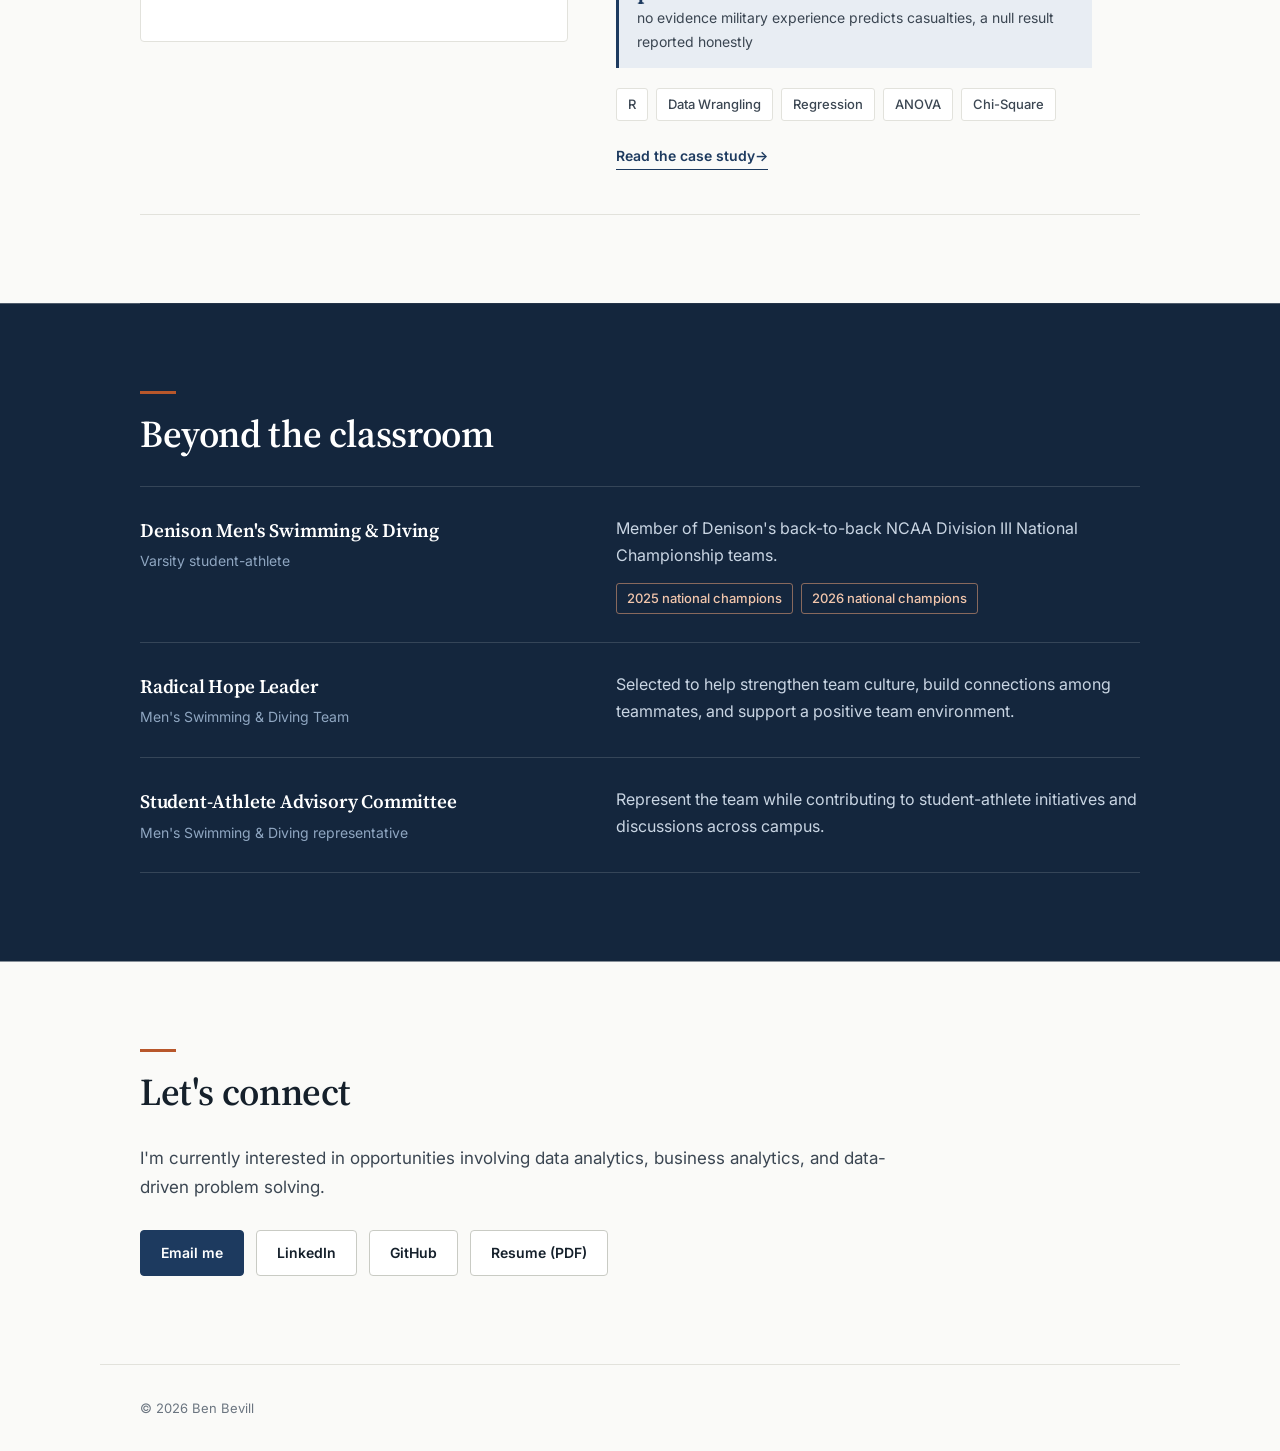
==== commit 46906ddf: "Use BHB monogram as site logo and favicon, in site navy and copper" ====
--- a/index.html
+++ b/index.html
@@ -12,9 +12,9 @@
         content="Portfolio of Ben Bevill, a Data Analytics student at Denison University."
     >
 
-    <link rel="icon" href="favicon.svg?v=7" type="image/svg+xml">
-    <link rel="icon" href="favicon-32.png?v=7" type="image/png" sizes="32x32">
-    <link rel="apple-touch-icon" href="apple-touch-icon.png?v=7">
+    <link rel="icon" href="favicon.svg?v=5" type="image/svg+xml">
+    <link rel="icon" href="favicon-32.png?v=5" type="image/png" sizes="32x32">
+    <link rel="apple-touch-icon" href="apple-touch-icon.png?v=5">
     <meta property="og:type" content="website">
     <meta property="og:title" content="Ben Bevill | Data Analytics">
     <meta property="og:description" content="Data Analytics student at Denison University. Projects in statistical modeling, sports analytics, and data visualization using R, Python, and SQL.">
--- a/style.css
+++ b/style.css
@@ -105,12 +105,21 @@
 }
 
 .logo {
-    font-family: var(--serif);
-    color: var(--text);
+    display: inline-flex;
+    align-items: center;
     text-decoration: none;
-    font-size: 21px;
-    font-weight: 700;
-    letter-spacing: 0;
+    line-height: 0;
+}
+
+.logo img {
+    display: block;
+    height: 30px;
+    width: auto;
+    transition: opacity 0.2s ease;
+}
+
+.logo:hover img {
+    opacity: 0.82;
 }
 
 .nav-links {
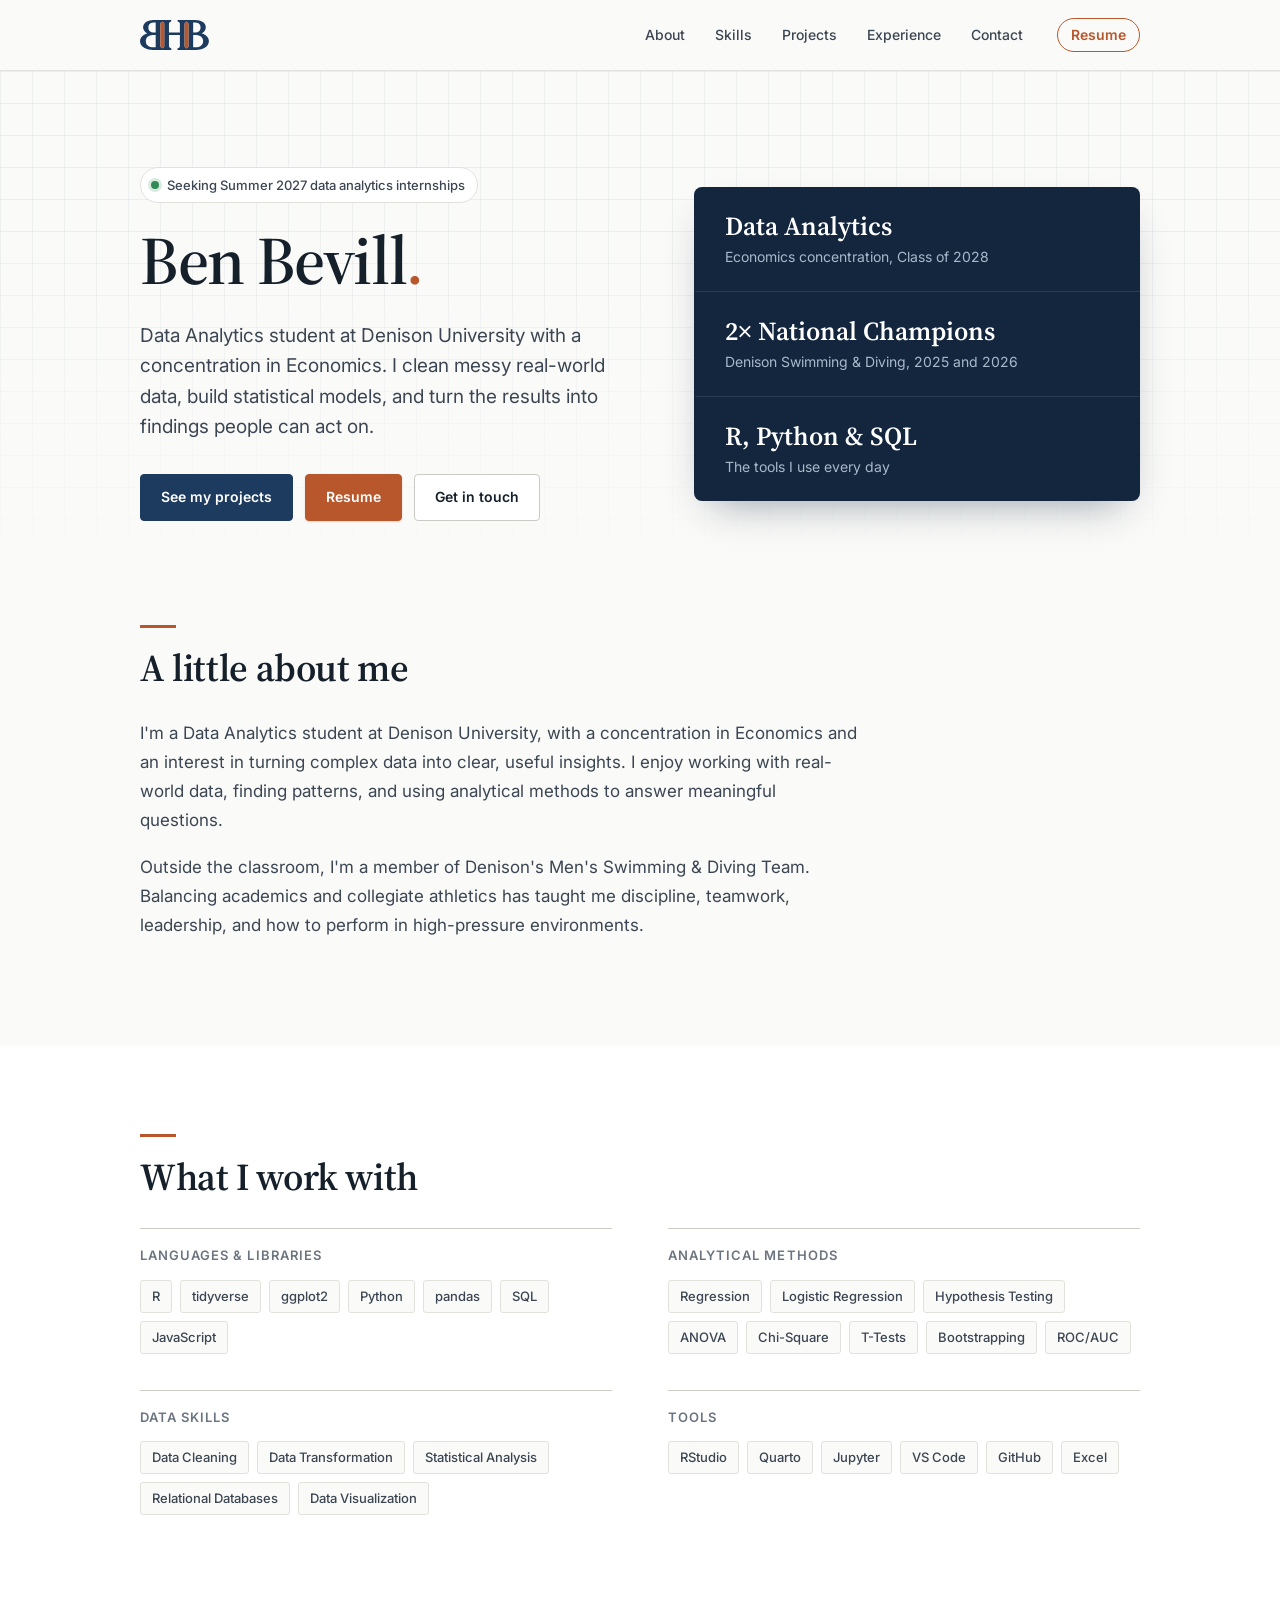
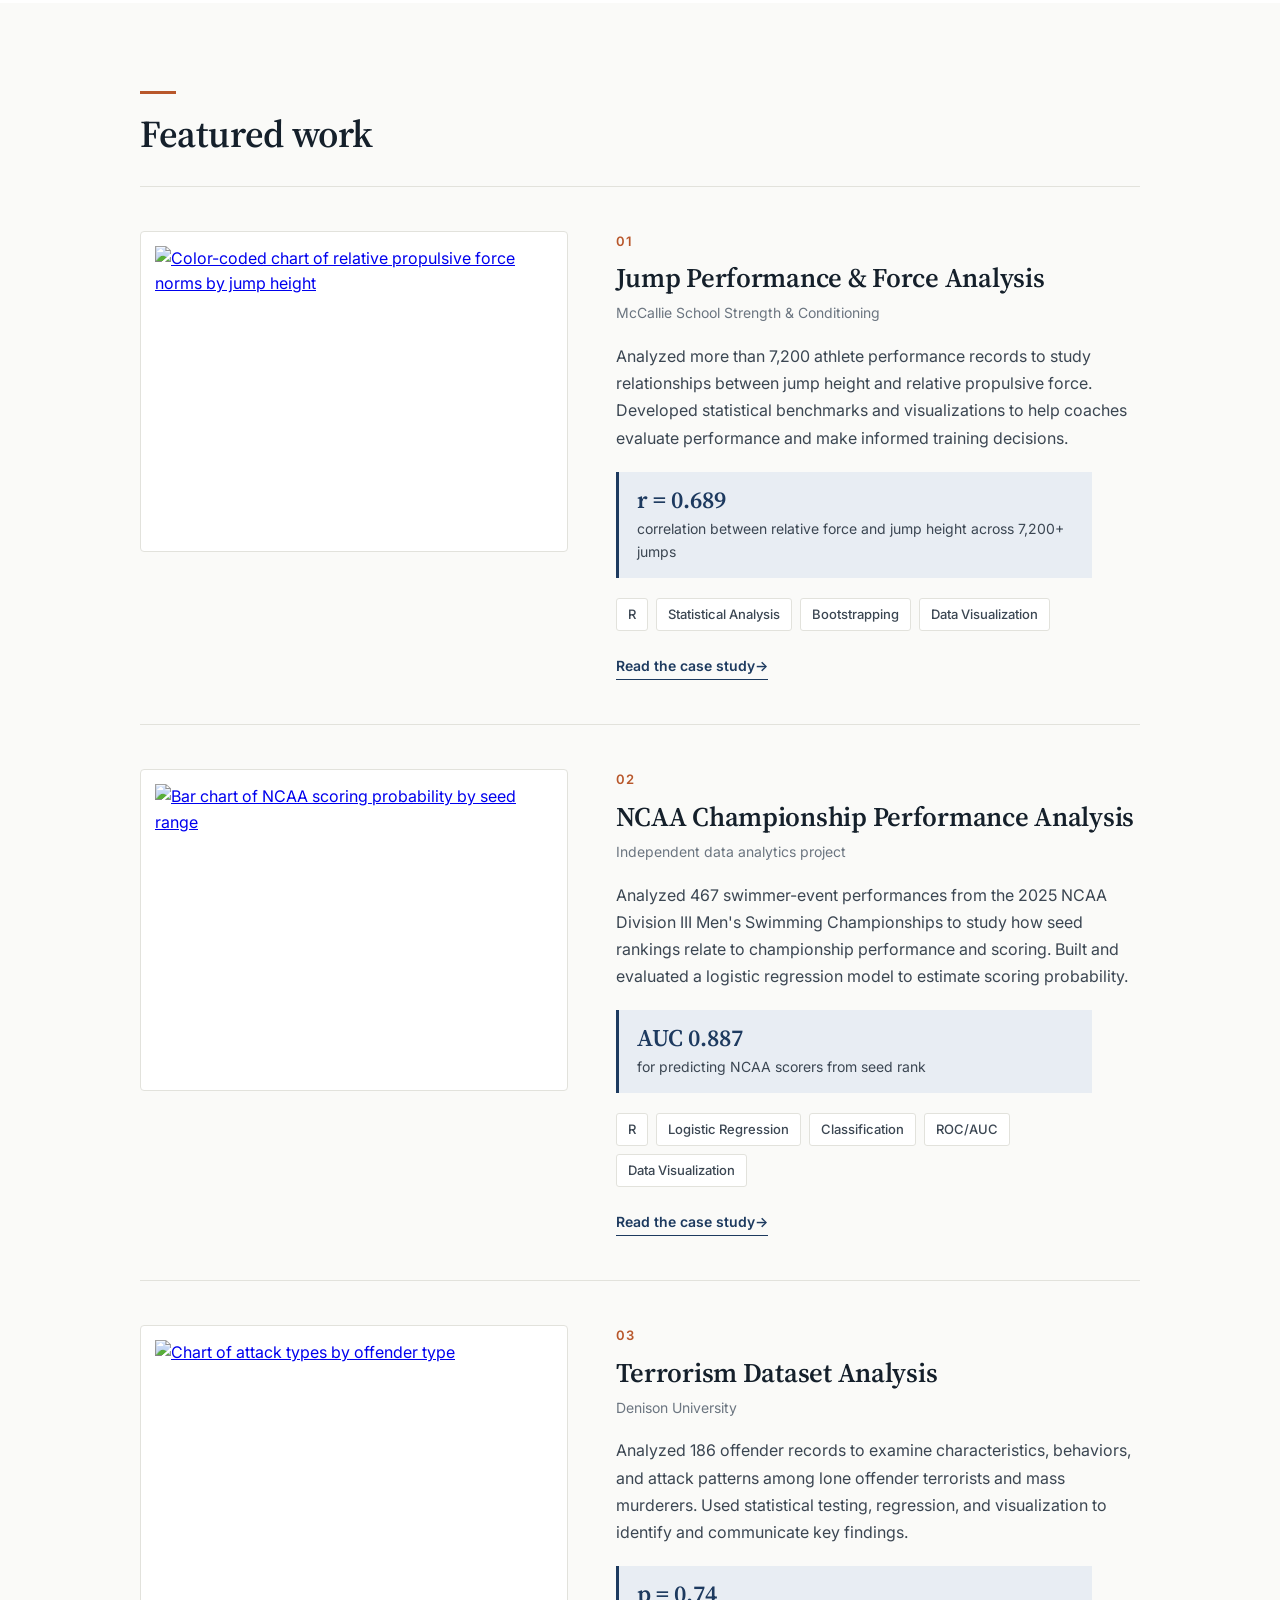
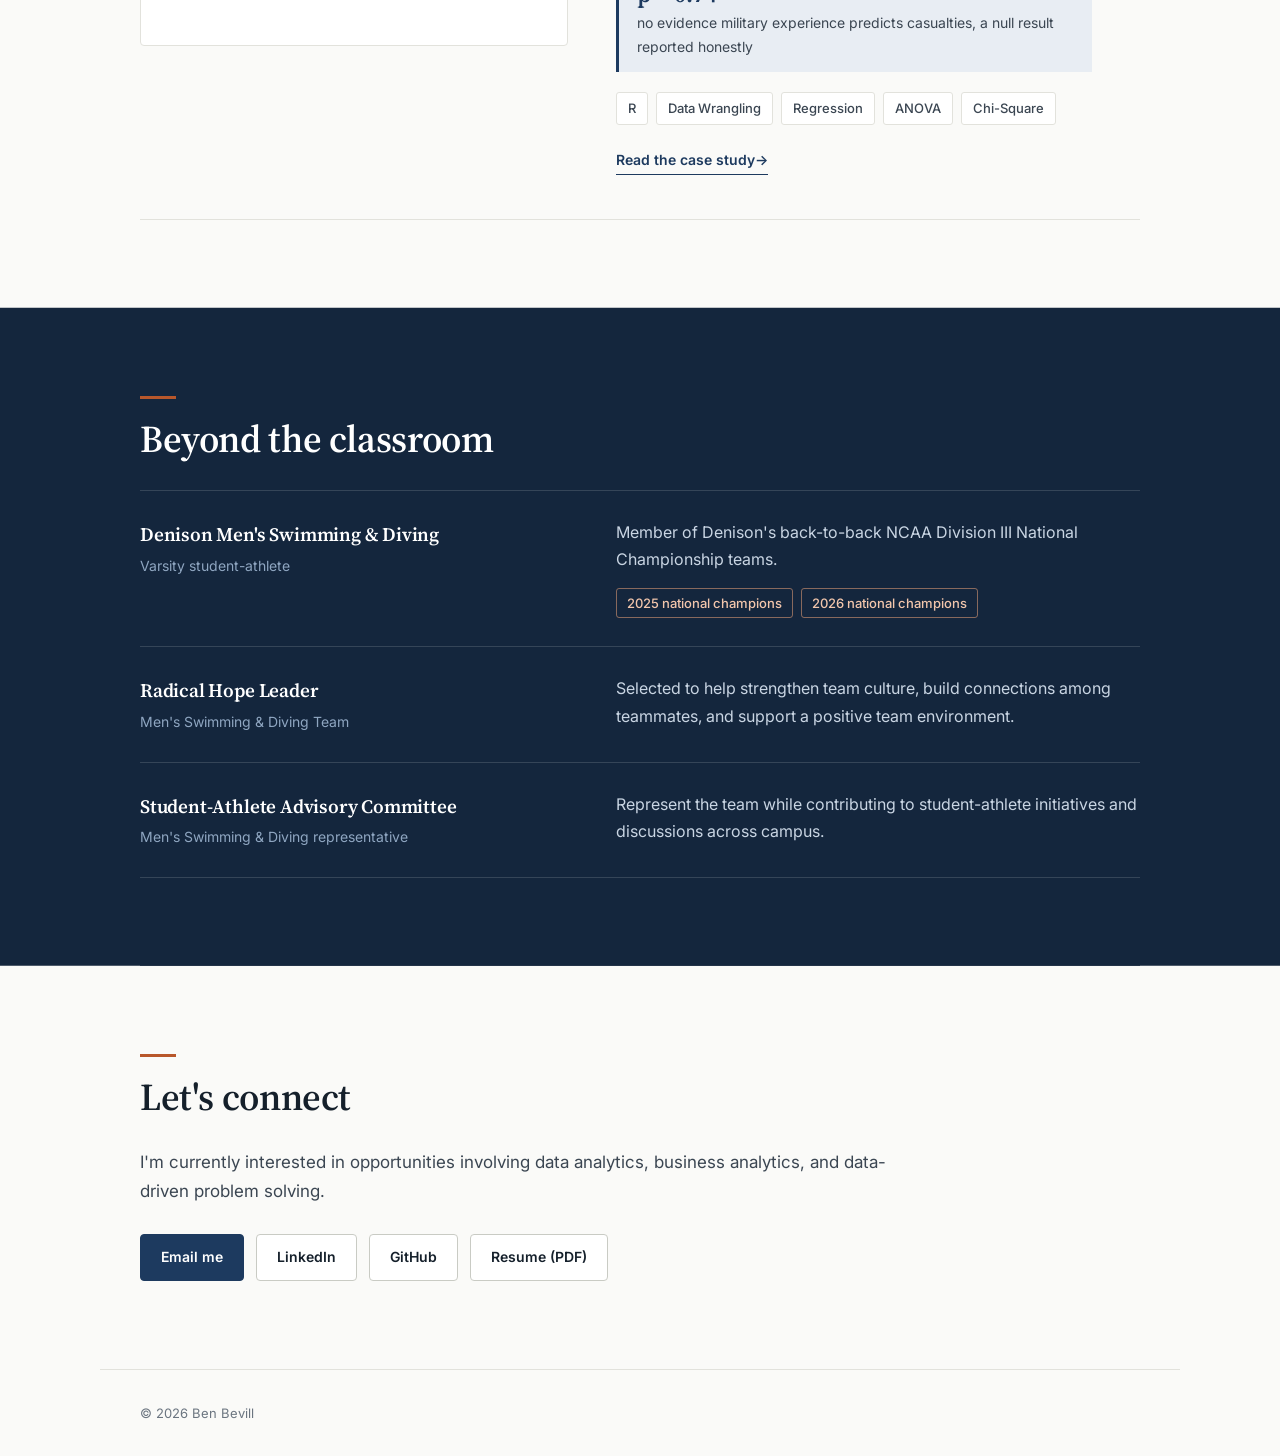
==== commit f6189262: "Remove download icon from Resume button Co-Authored-By: Claude Opus 5.5 <noreply@anthropic.com> Clau" ====
--- a/index.html
+++ b/index.html
@@ -12,9 +12,9 @@
         content="Portfolio of Ben Bevill, a Data Analytics student at Denison University."
     >
 
-    <link rel="icon" href="favicon.svg?v=5" type="image/svg+xml">
-    <link rel="icon" href="favicon-32.png?v=5" type="image/png" sizes="32x32">
-    <link rel="apple-touch-icon" href="apple-touch-icon.png?v=5">
+    <link rel="icon" href="favicon.svg?v=8" type="image/svg+xml">
+    <link rel="icon" href="favicon-32.png?v=8" type="image/png" sizes="32x32">
+    <link rel="apple-touch-icon" href="apple-touch-icon.png?v=8">
     <meta property="og:type" content="website">
     <meta property="og:title" content="Ben Bevill | Data Analytics">
     <meta property="og:description" content="Data Analytics student at Denison University. Projects in statistical modeling, sports analytics, and data visualization using R, Python, and SQL.">
@@ -43,6 +43,7 @@
             <a href="#projects">Projects</a>
             <a href="#experience">Experience</a>
             <a href="#contact">Contact</a>
+            <a href="Ben_Bevill_Resume.pdf?v=2" class="nav-resume nav-resume--home" target="_blank" rel="noopener noreferrer">Resume</a>
         </div>
 
     </nav>
@@ -63,13 +64,15 @@
                 <h1>Ben Bevill<span class="dot">.</span></h1>
 
                 <p class="hero-text">
-                    I use data to understand why things happen and help
-                    people make better decisions. As an NCAA Division III
-                    swimmer, I also know what it takes to perform under pressure.
+                    Data Analytics student at Denison University with a
+                    concentration in Economics. I clean messy real-world data,
+                    build statistical models, and turn the results into findings
+                    people can act on.
                 </p>
 
                 <div class="hero-buttons">
                     <a href="#projects" class="primary-button">See my projects</a>
+                    <a href="Ben_Bevill_Resume.pdf?v=2" class="resume-button" target="_blank" rel="noopener noreferrer">Resume</a>
                     <a href="#contact" class="secondary-button">Get in touch</a>
                 </div>
 
--- a/style.css
+++ b/style.css
@@ -124,6 +124,7 @@
 
 .nav-links {
     display: flex;
+    align-items: center;
     gap: 30px;
 }
 
@@ -187,6 +188,51 @@
 .secondary-button:hover {
     border-color: var(--accent);
     color: var(--accent);
+}
+
+
+/* Resume: copper so it stands apart from the navy actions */
+
+.resume-button {
+    display: inline-block;
+    padding: 11px 20px;
+    border-radius: 4px;
+    background: var(--warm);
+    border: 1px solid var(--warm);
+    color: #fff;
+    text-decoration: none;
+    font-weight: 600;
+    font-size: 14px;
+    box-shadow: 0 1px 2px rgba(184, 87, 43, 0.25);
+    transition: background 0.15s ease, border-color 0.15s ease, transform 0.15s ease, box-shadow 0.15s ease;
+}
+
+.resume-button:hover {
+    background: #9E4822;
+    border-color: #9E4822;
+    transform: translateY(-1px);
+    box-shadow: 0 4px 12px rgba(184, 87, 43, 0.28);
+}
+
+.nav-links a.nav-resume {
+    padding: 5px 13px;
+    margin-left: 4px;
+    border: 1px solid var(--warm);
+    border-radius: 999px;
+    color: var(--warm);
+    font-weight: 600;
+    transition: background 0.15s ease, color 0.15s ease;
+}
+
+.nav-links a.nav-resume:hover {
+    background: var(--warm);
+    color: #fff;
+}
+
+.resume-button:focus-visible,
+.nav-links a.nav-resume:focus-visible {
+    outline: 2px solid var(--accent);
+    outline-offset: 2px;
 }
 
 
@@ -1067,6 +1113,15 @@
         font-size: 12px;
     }
 
+    .nav-links a.nav-resume {
+        padding: 3px 10px;
+        margin-left: 0;
+    }
+
+    .nav-links a.nav-resume--home {
+        display: none;
+    }
+
     section {
         padding: 64px 0;
     }
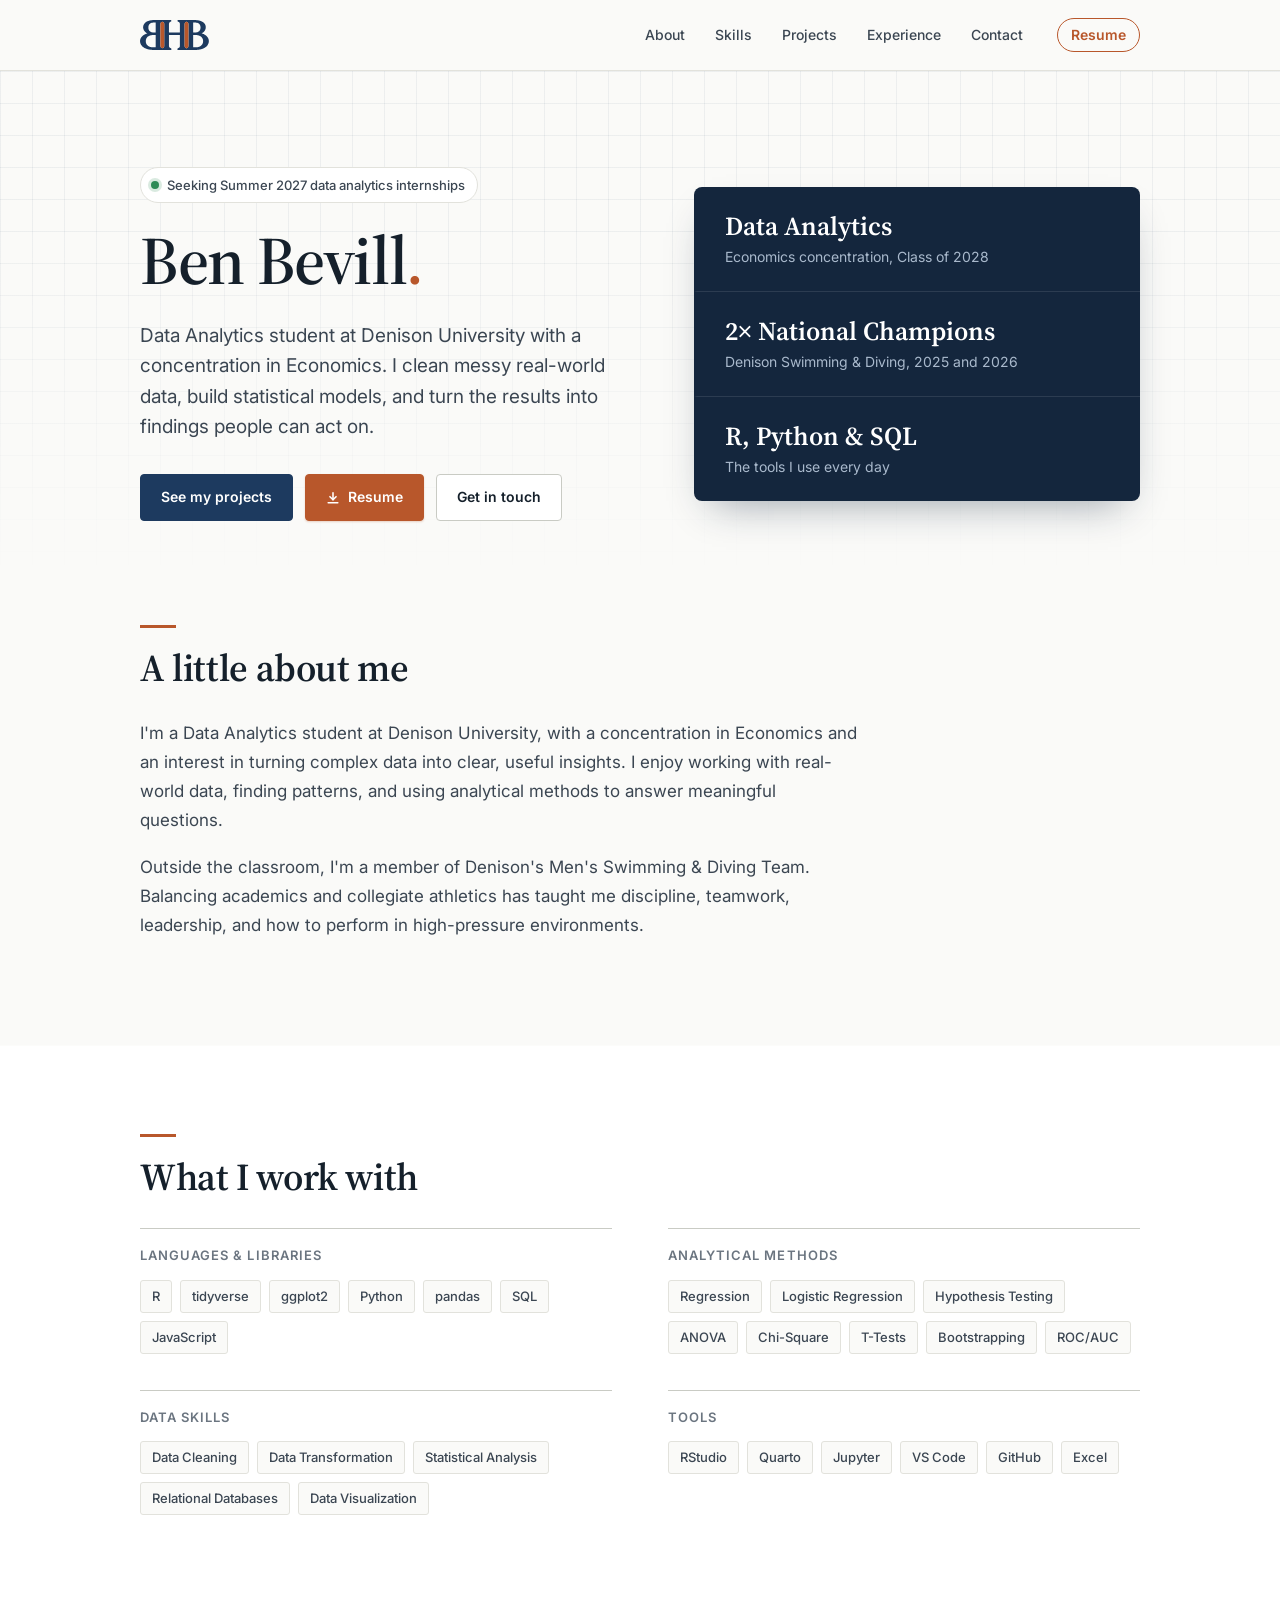
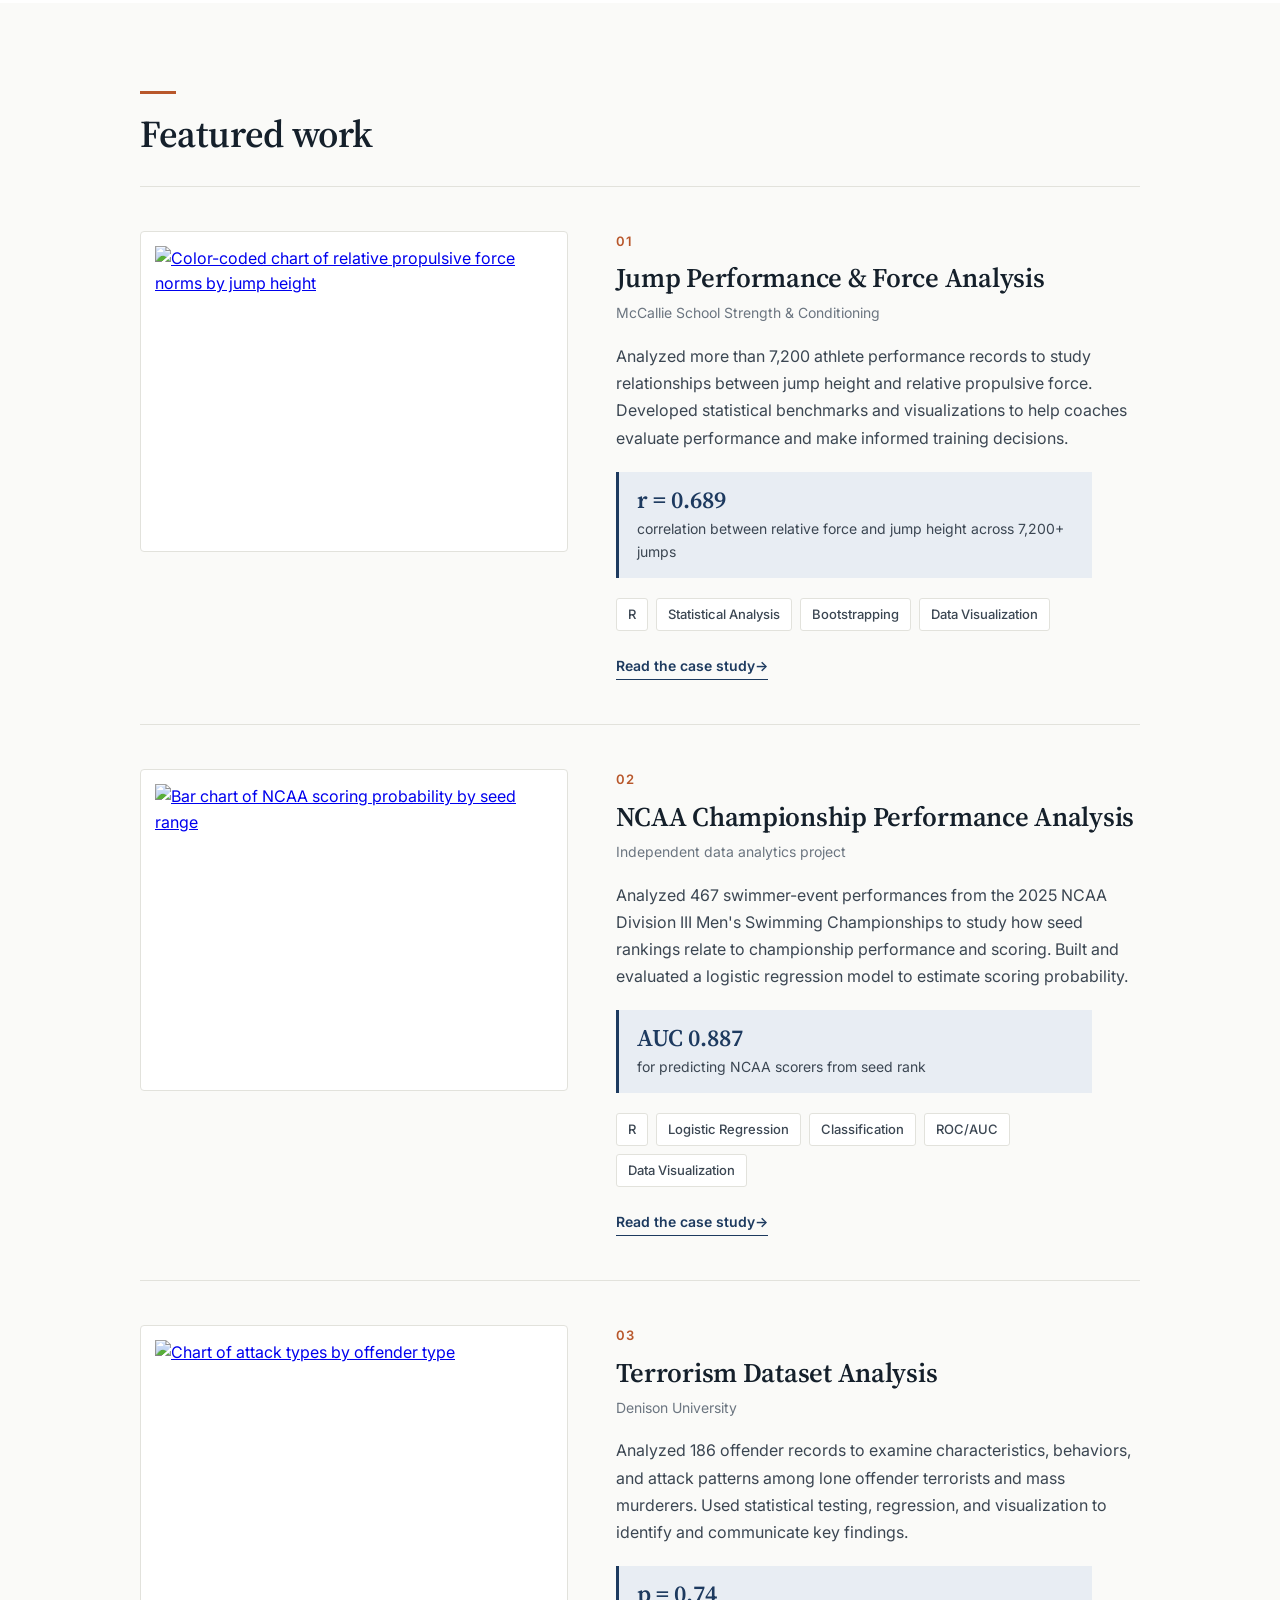
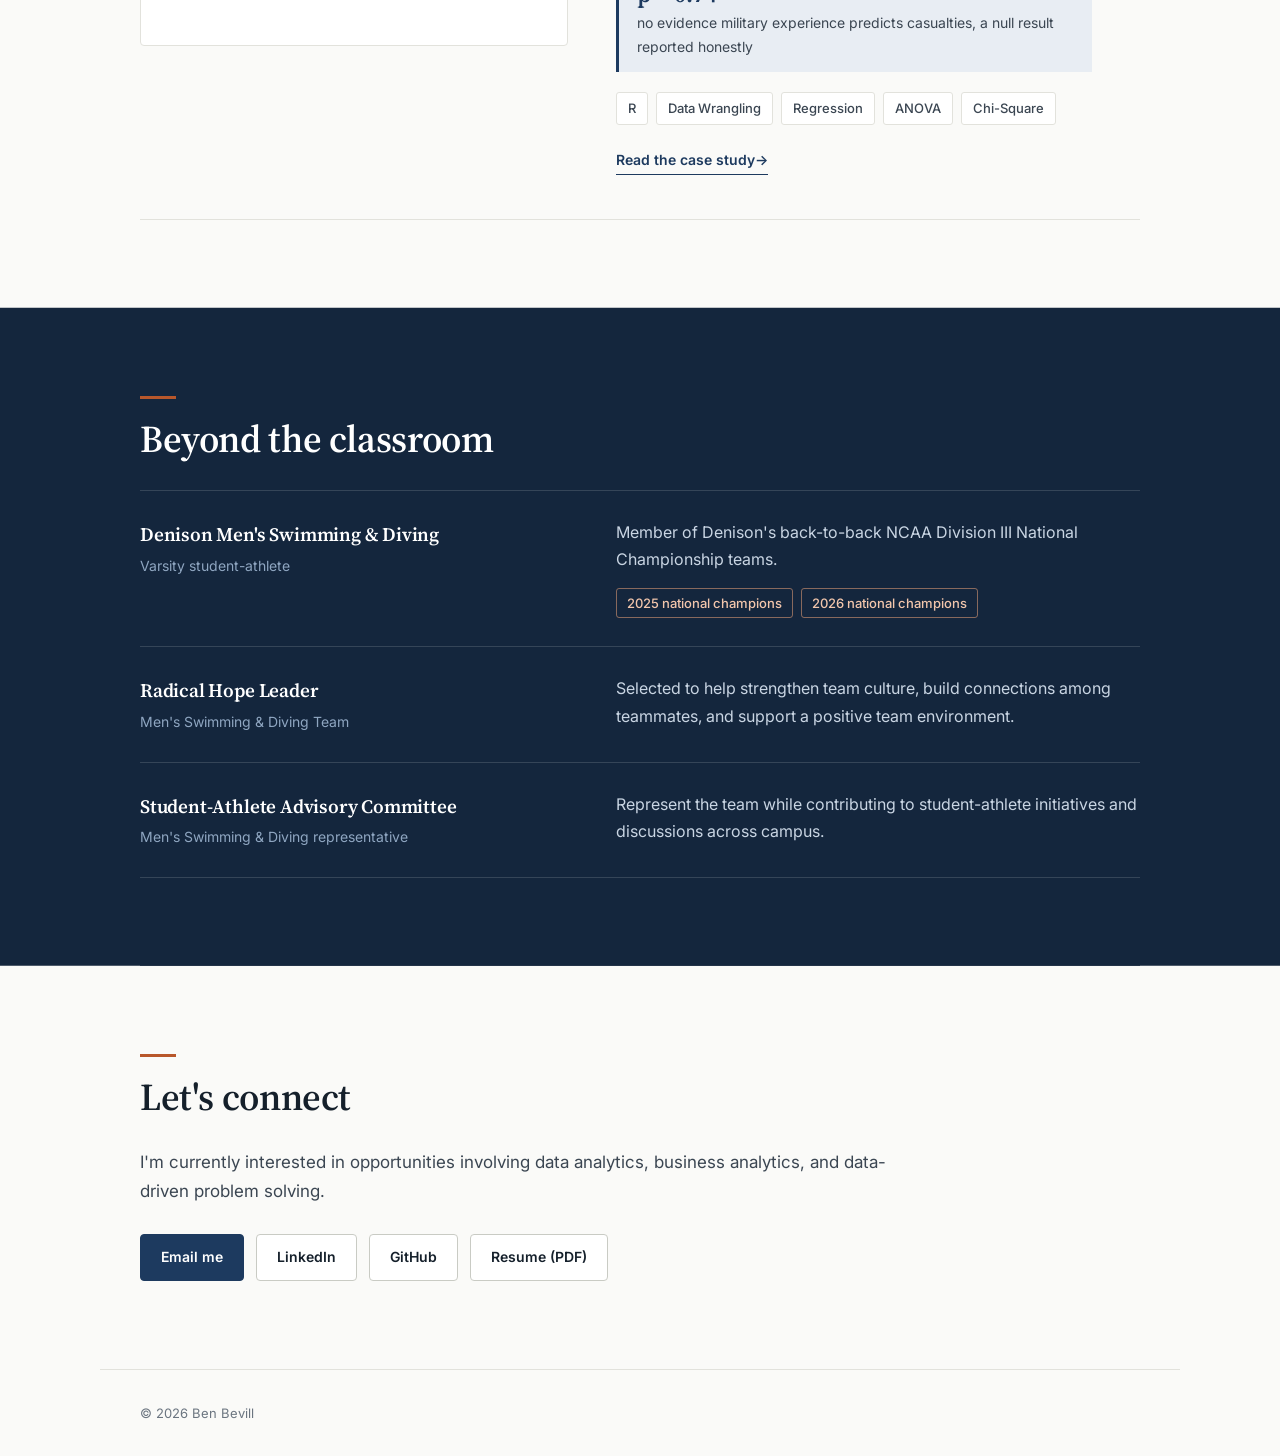
==== commit 1e41ed8c: "Add copper Resume button to hero and nav Co-Authored-By: Claude Opus 5.5 <noreply@anthropic.com> Cla" ====
--- a/index.html
+++ b/index.html
@@ -72,7 +72,7 @@
 
                 <div class="hero-buttons">
                     <a href="#projects" class="primary-button">See my projects</a>
-                    <a href="Ben_Bevill_Resume.pdf?v=2" class="resume-button" target="_blank" rel="noopener noreferrer">Resume</a>
+                    <a href="Ben_Bevill_Resume.pdf?v=2" class="resume-button" target="_blank" rel="noopener noreferrer"><svg aria-hidden="true" width="14" height="14" viewBox="0 0 16 16" fill="none" stroke="currentColor" stroke-width="1.8" stroke-linecap="round" stroke-linejoin="round"><path d="M8 2v8"/><path d="M4.5 6.5 8 10l3.5-3.5"/><path d="M2.5 13.5h11"/></svg><span>Resume</span></a>
                     <a href="#contact" class="secondary-button">Get in touch</a>
                 </div>
 
--- a/style.css
+++ b/style.css
@@ -194,7 +194,9 @@
 /* Resume: copper so it stands apart from the navy actions */
 
 .resume-button {
-    display: inline-block;
+    display: inline-flex;
+    align-items: center;
+    gap: 8px;
     padding: 11px 20px;
     border-radius: 4px;
     background: var(--warm);
@@ -212,6 +214,15 @@
     border-color: #9E4822;
     transform: translateY(-1px);
     box-shadow: 0 4px 12px rgba(184, 87, 43, 0.28);
+}
+
+.resume-button svg {
+    flex-shrink: 0;
+    transition: transform 0.15s ease;
+}
+
+.resume-button:hover svg {
+    transform: translateY(1px);
 }
 
 .nav-links a.nav-resume {
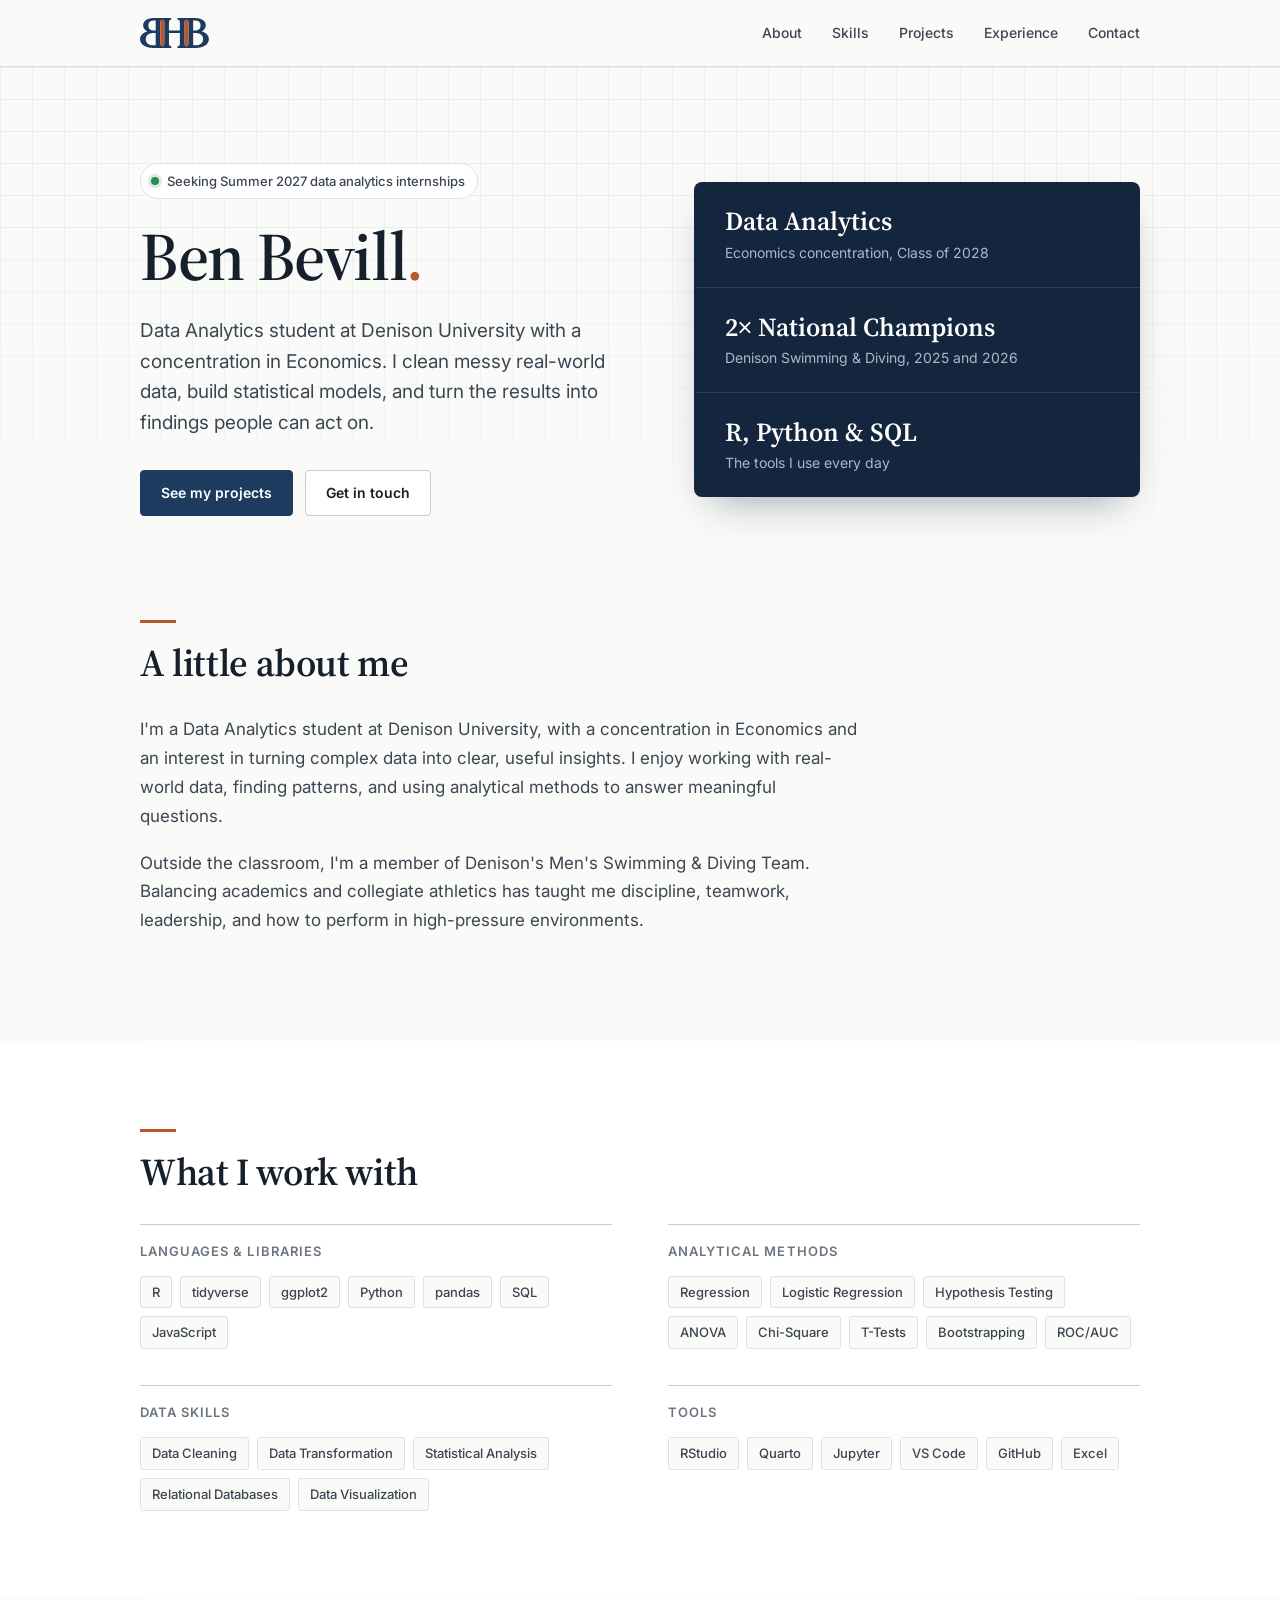
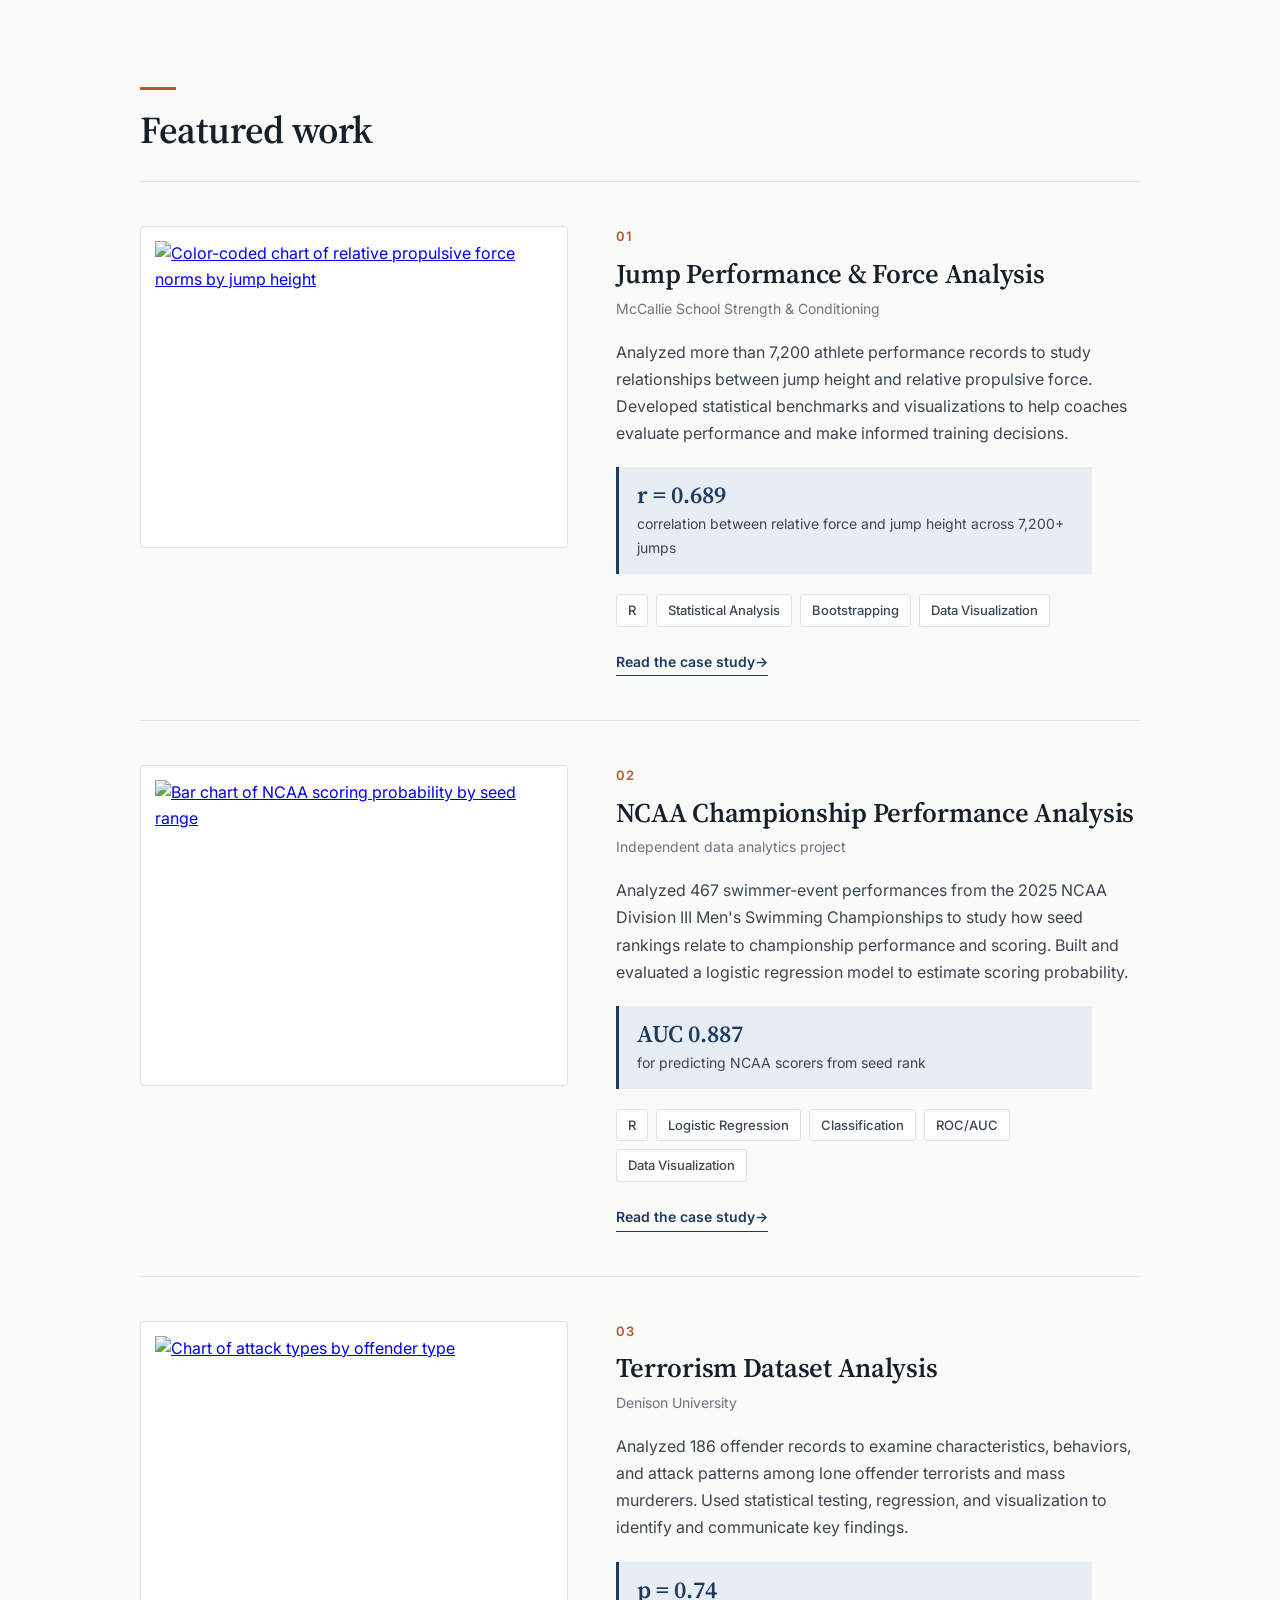
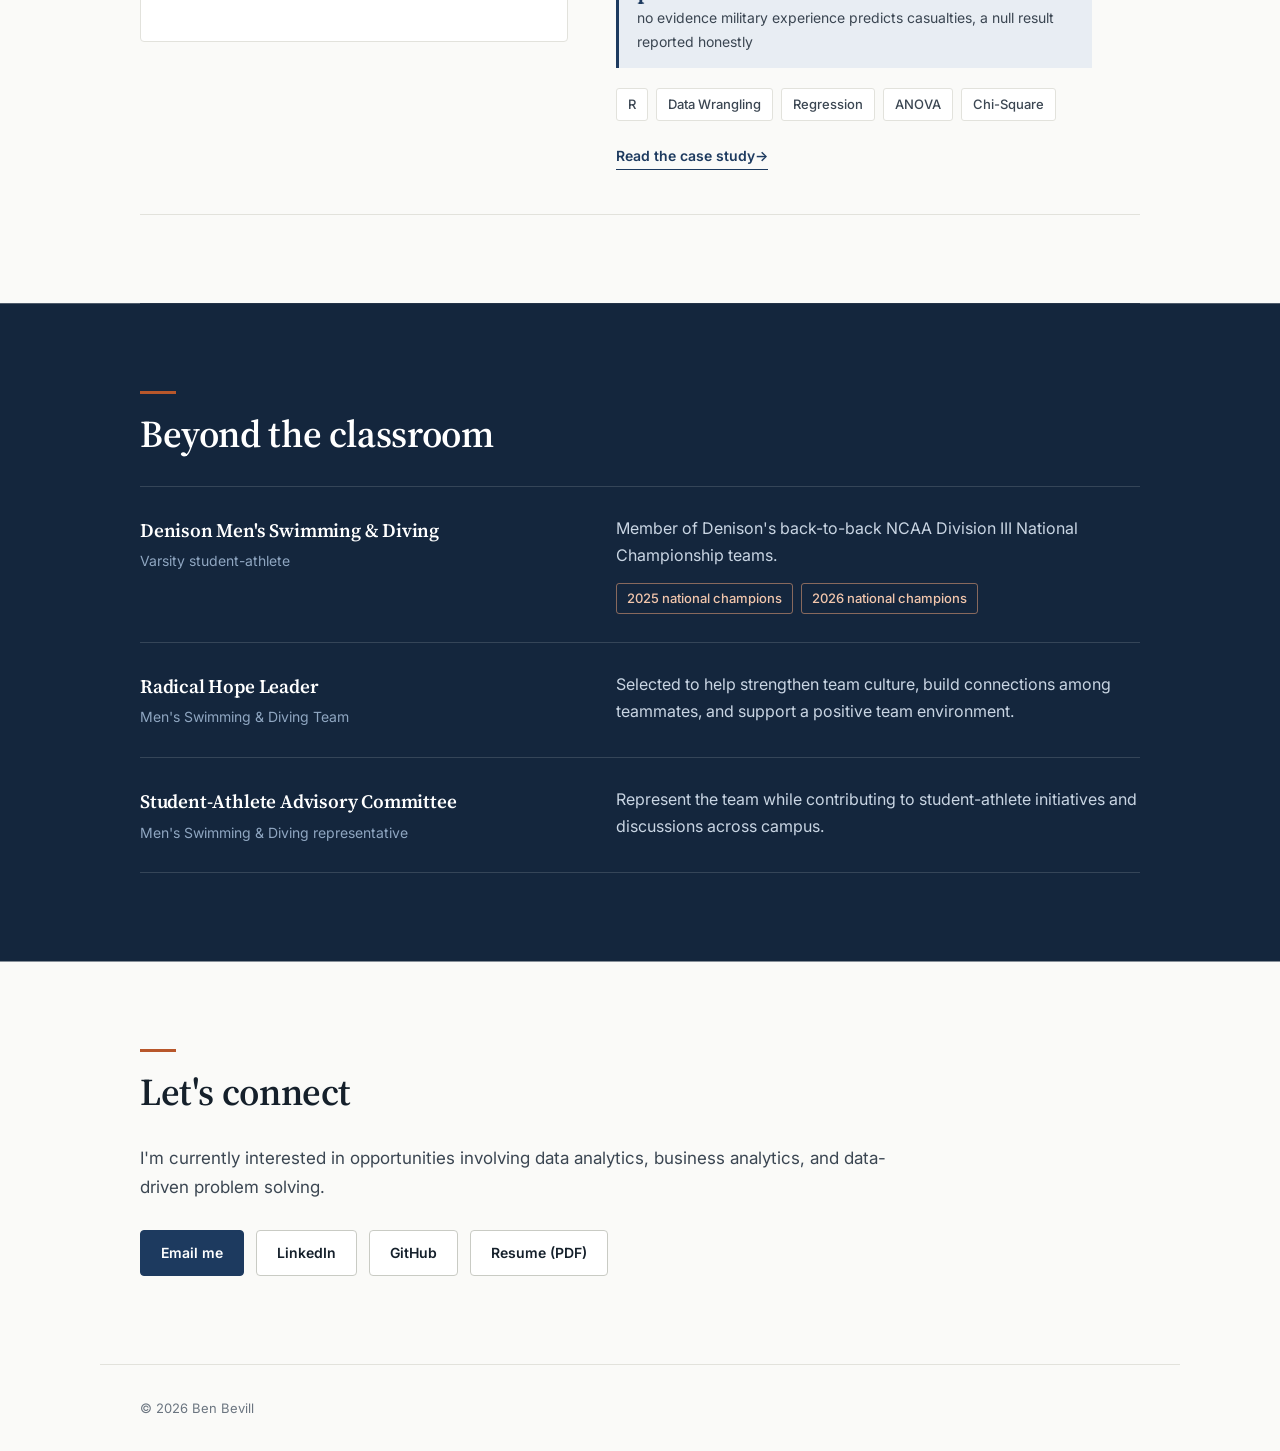
==== commit f52d0d4b: "Broaden hero intro Co-Authored-By: Claude Opus 5.5 <noreply@anthropic.com> Claude-Session: https://c" ====
--- a/index.html
+++ b/index.html
@@ -43,7 +43,6 @@
             <a href="#projects">Projects</a>
             <a href="#experience">Experience</a>
             <a href="#contact">Contact</a>
-            <a href="Ben_Bevill_Resume.pdf?v=2" class="nav-resume nav-resume--home" target="_blank" rel="noopener noreferrer">Resume</a>
         </div>
 
     </nav>
@@ -72,7 +71,6 @@
 
                 <div class="hero-buttons">
                     <a href="#projects" class="primary-button">See my projects</a>
-                    <a href="Ben_Bevill_Resume.pdf?v=2" class="resume-button" target="_blank" rel="noopener noreferrer"><svg aria-hidden="true" width="14" height="14" viewBox="0 0 16 16" fill="none" stroke="currentColor" stroke-width="1.8" stroke-linecap="round" stroke-linejoin="round"><path d="M8 2v8"/><path d="M4.5 6.5 8 10l3.5-3.5"/><path d="M2.5 13.5h11"/></svg><span>Resume</span></a>
                     <a href="#contact" class="secondary-button">Get in touch</a>
                 </div>
 
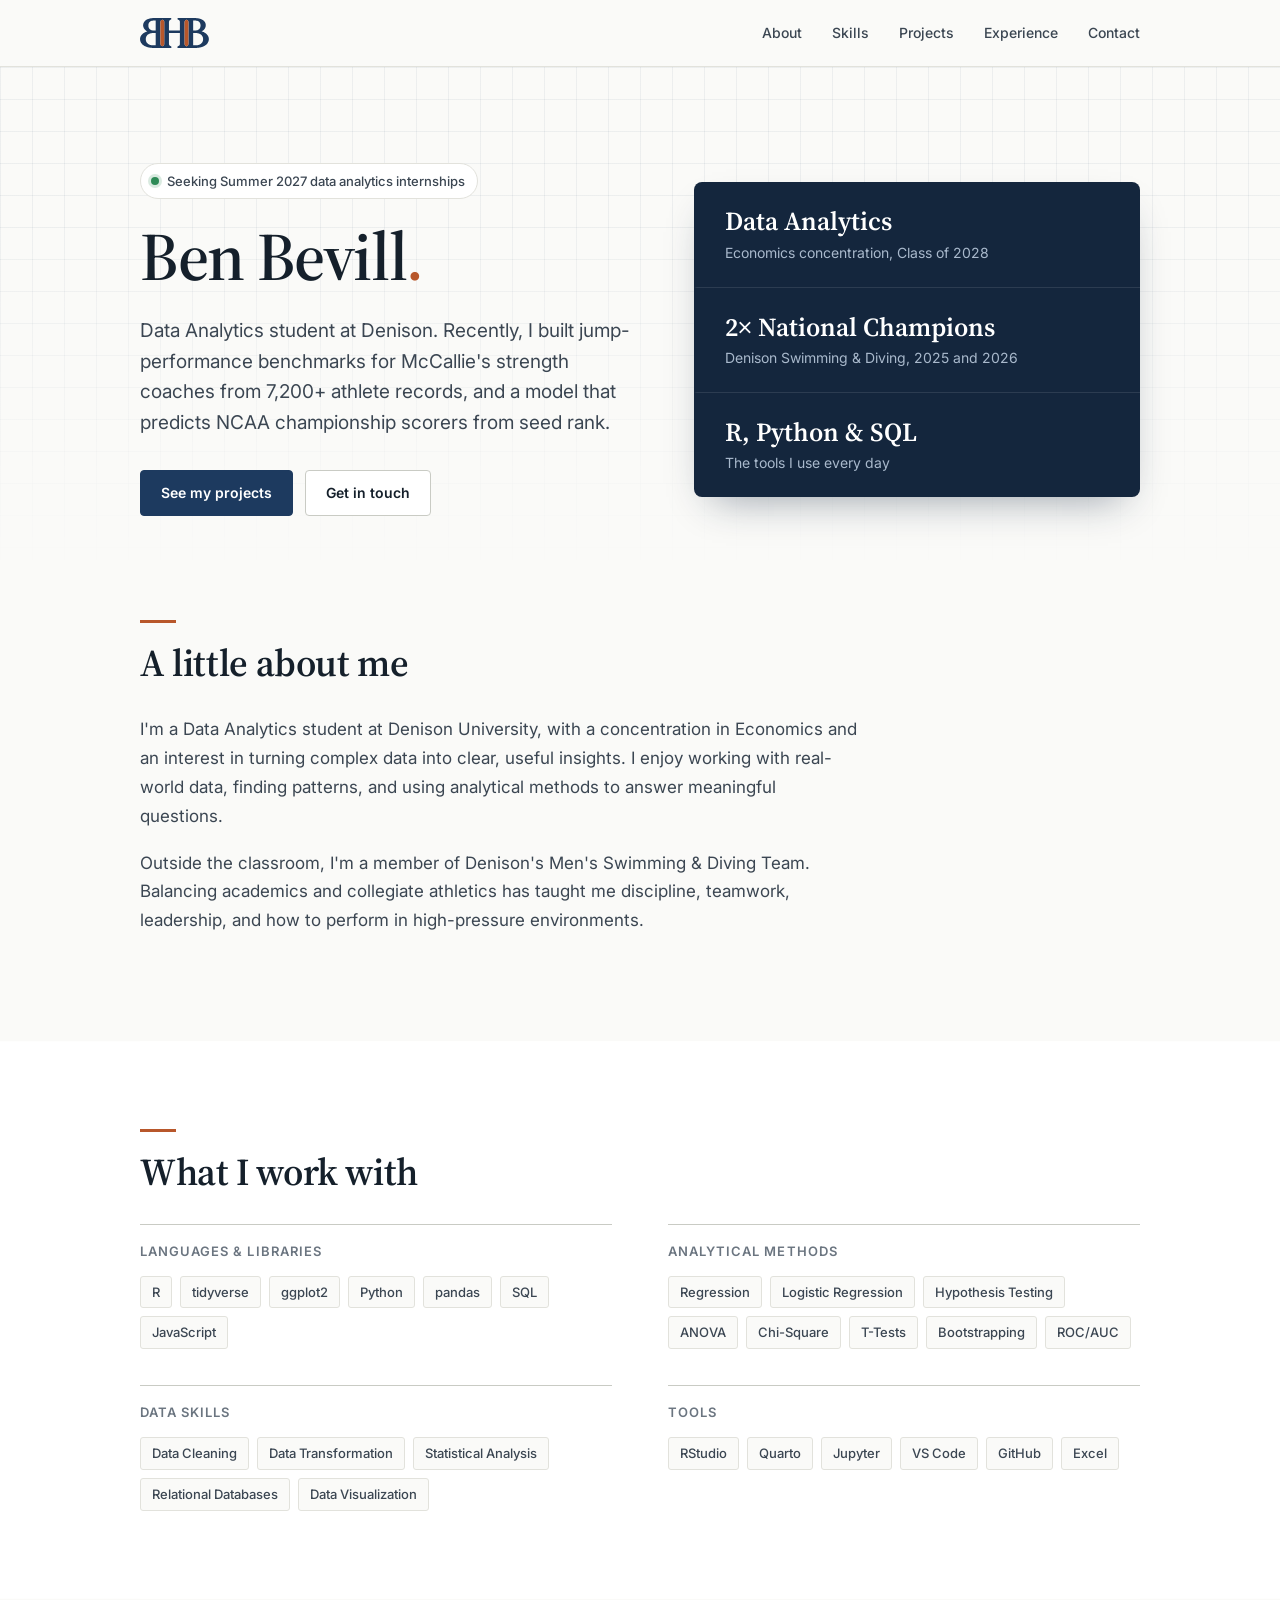
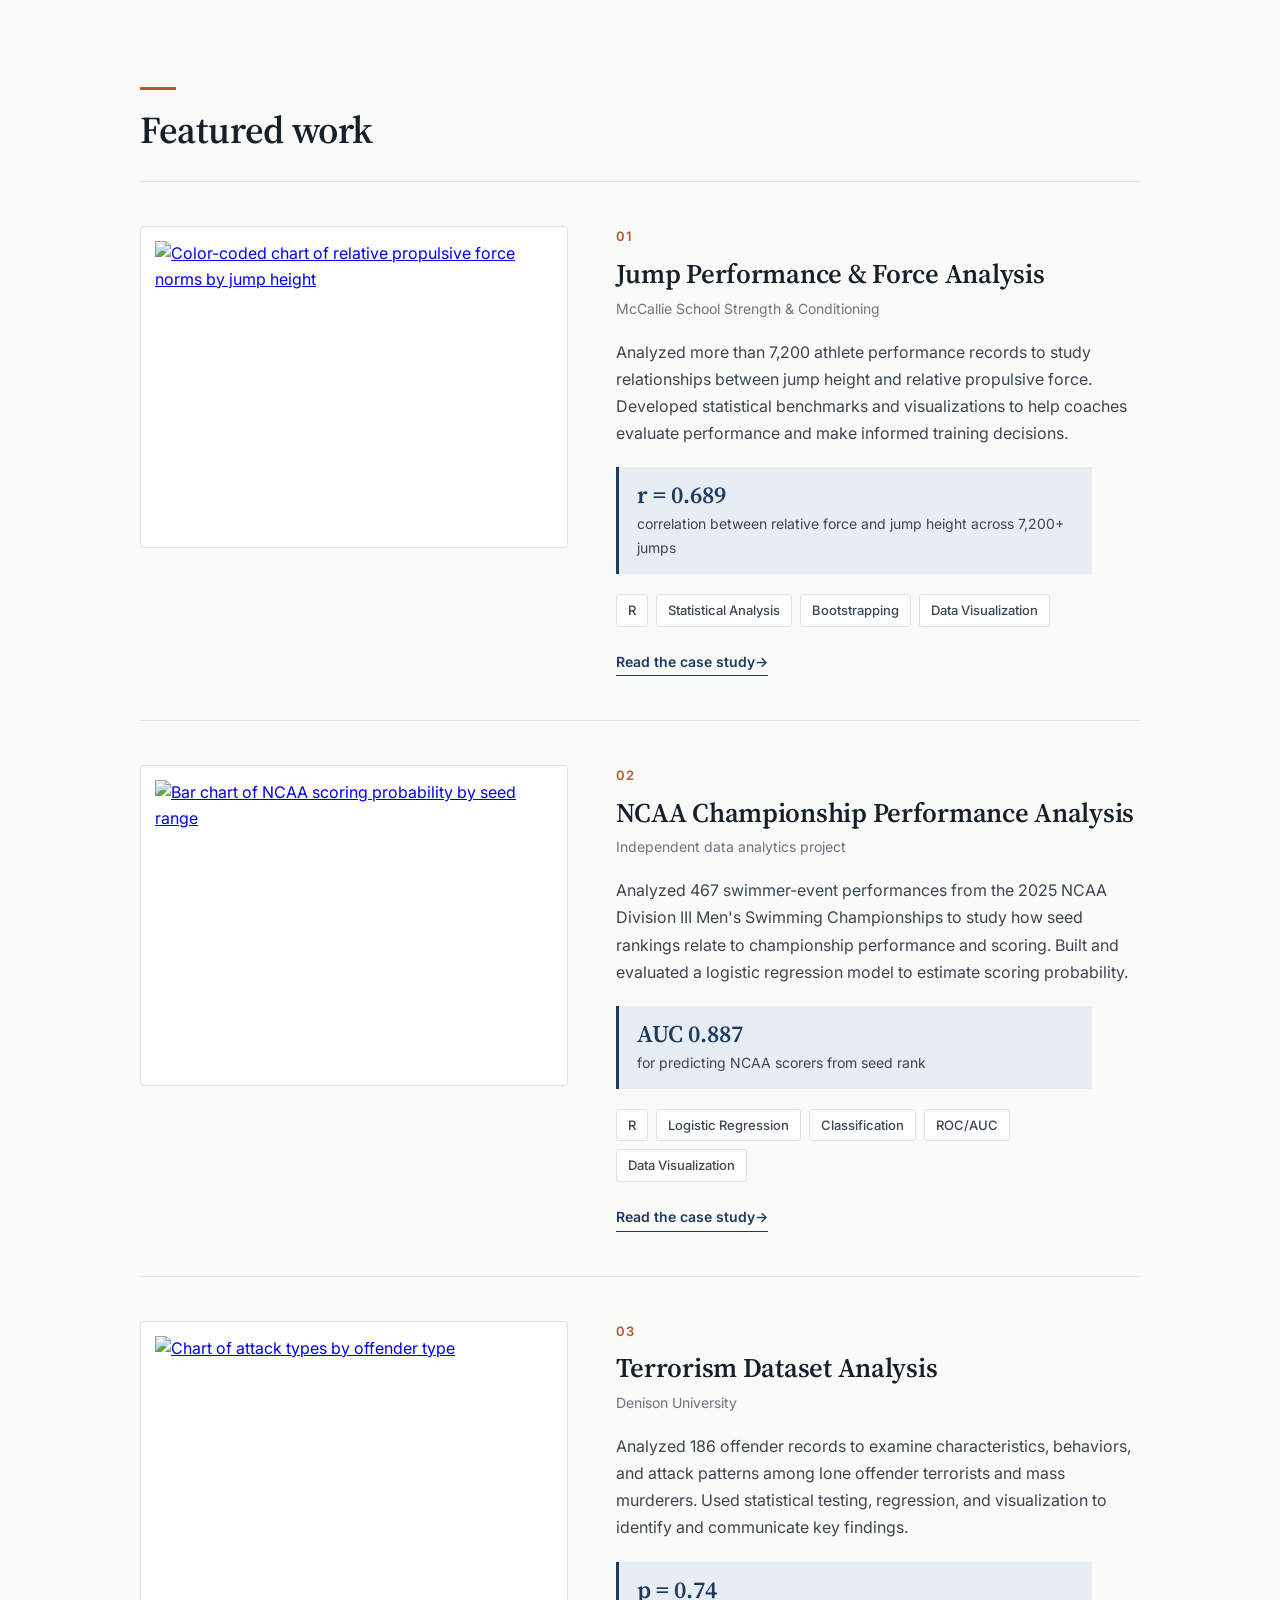
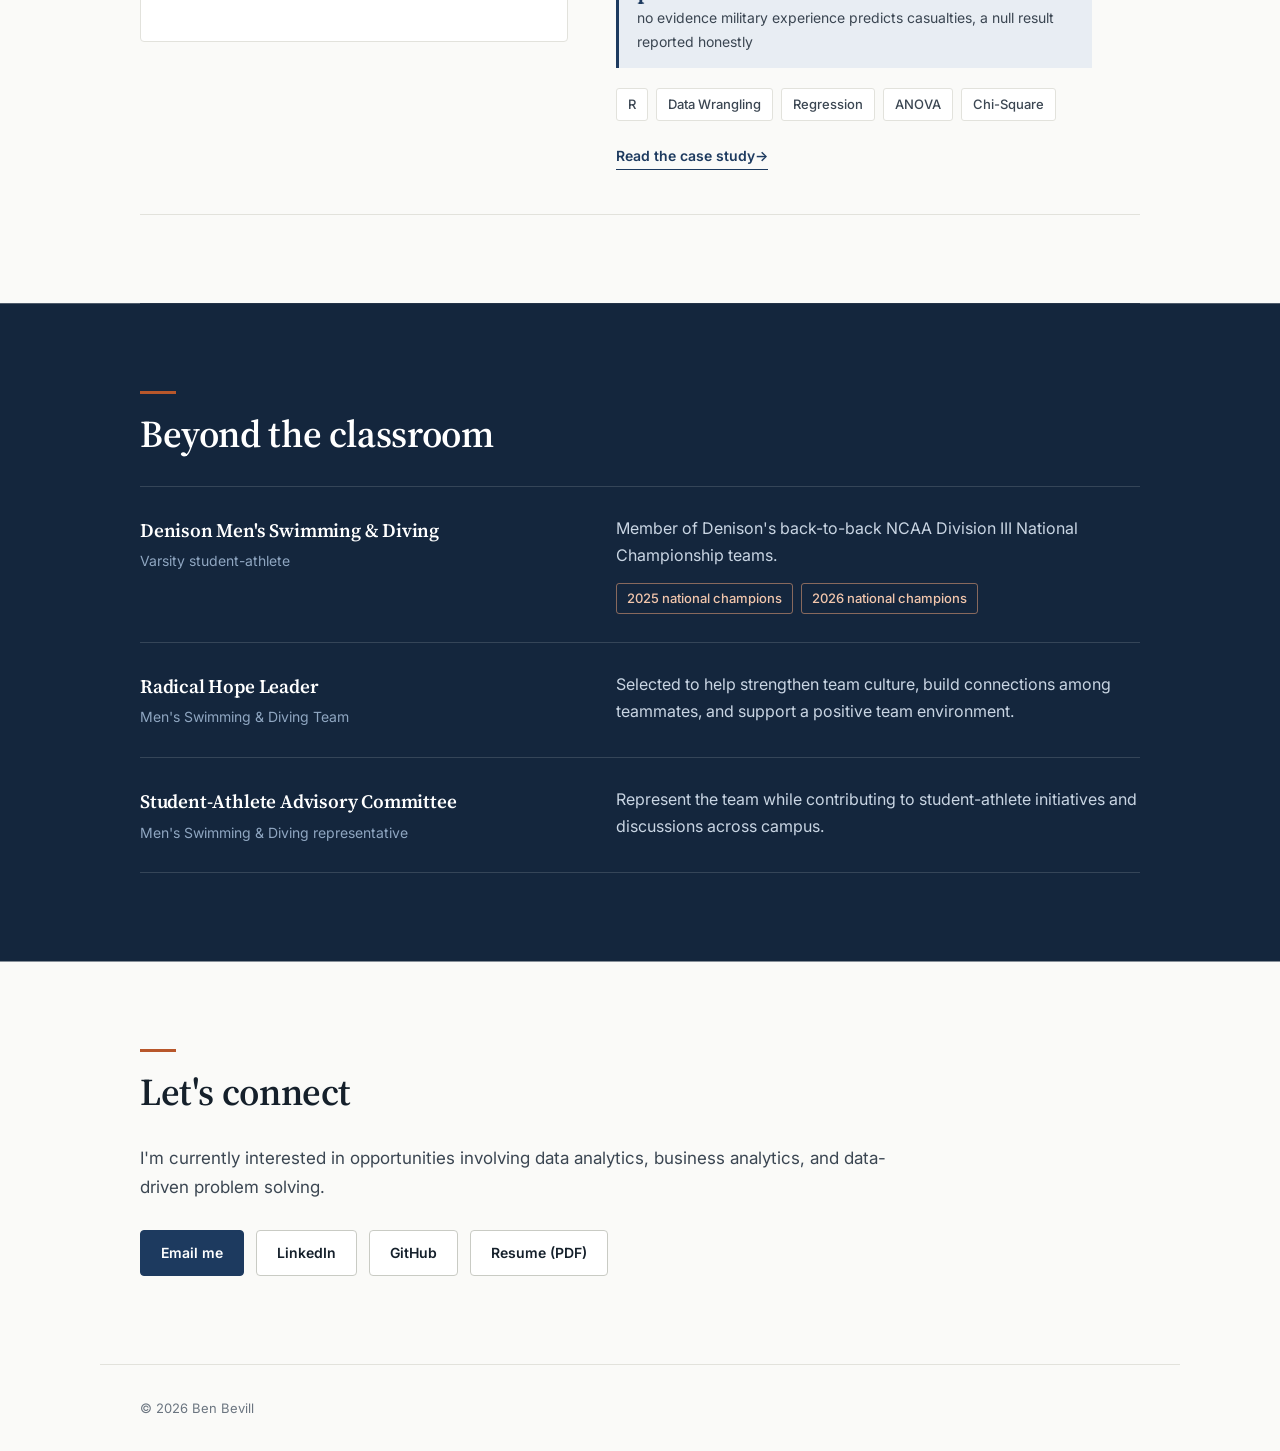
==== commit 843eecbc: "Make hero intro specific Co-Authored-By: Claude Opus 5.5 <noreply@anthropic.com> Claude-Session: htt" ====
--- a/index.html
+++ b/index.html
@@ -63,10 +63,10 @@
                 <h1>Ben Bevill<span class="dot">.</span></h1>
 
                 <p class="hero-text">
-                    Data Analytics student at Denison University with a
-                    concentration in Economics. I clean messy real-world data,
-                    build statistical models, and turn the results into findings
-                    people can act on.
+                    Data Analytics student at Denison. Recently, I built
+                    jump-performance benchmarks for McCallie's strength coaches
+                    from 7,200+ athlete records, and a model that predicts
+                    NCAA championship scorers from seed rank.
                 </p>
 
                 <div class="hero-buttons">
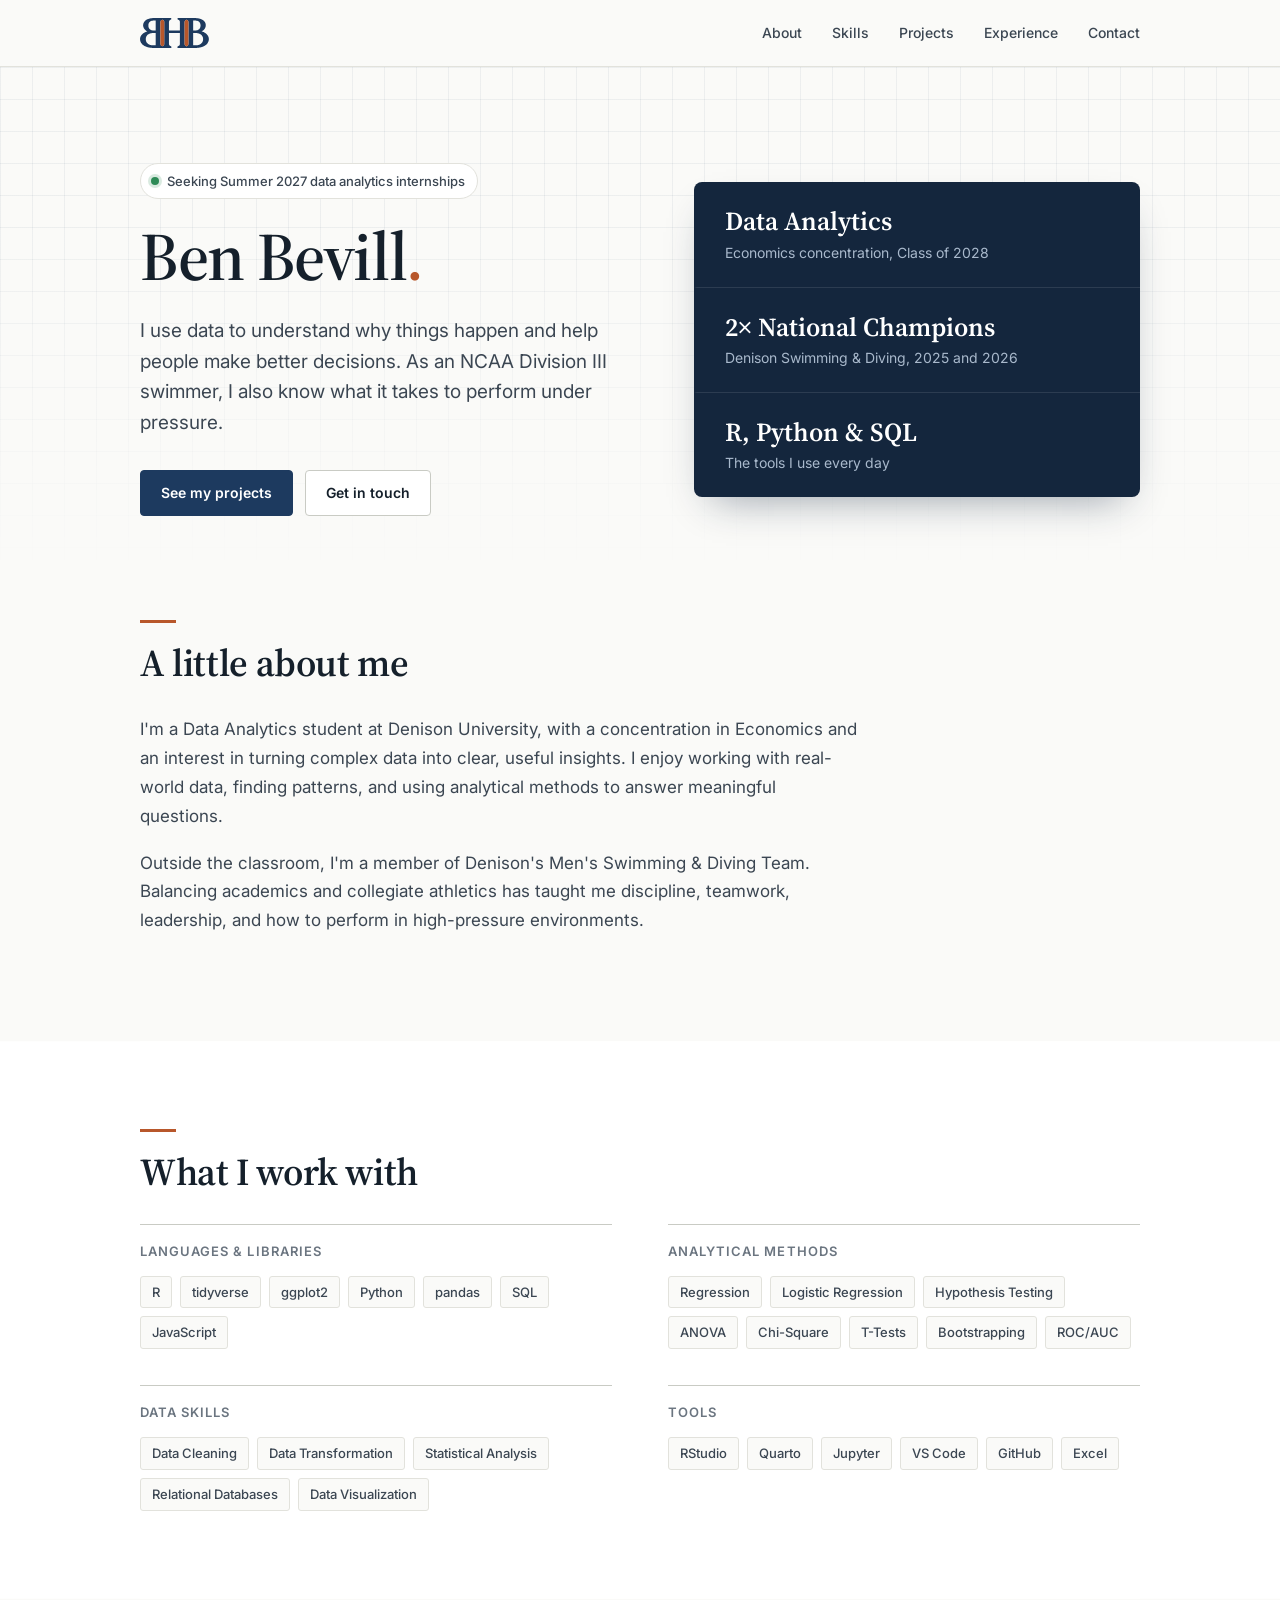
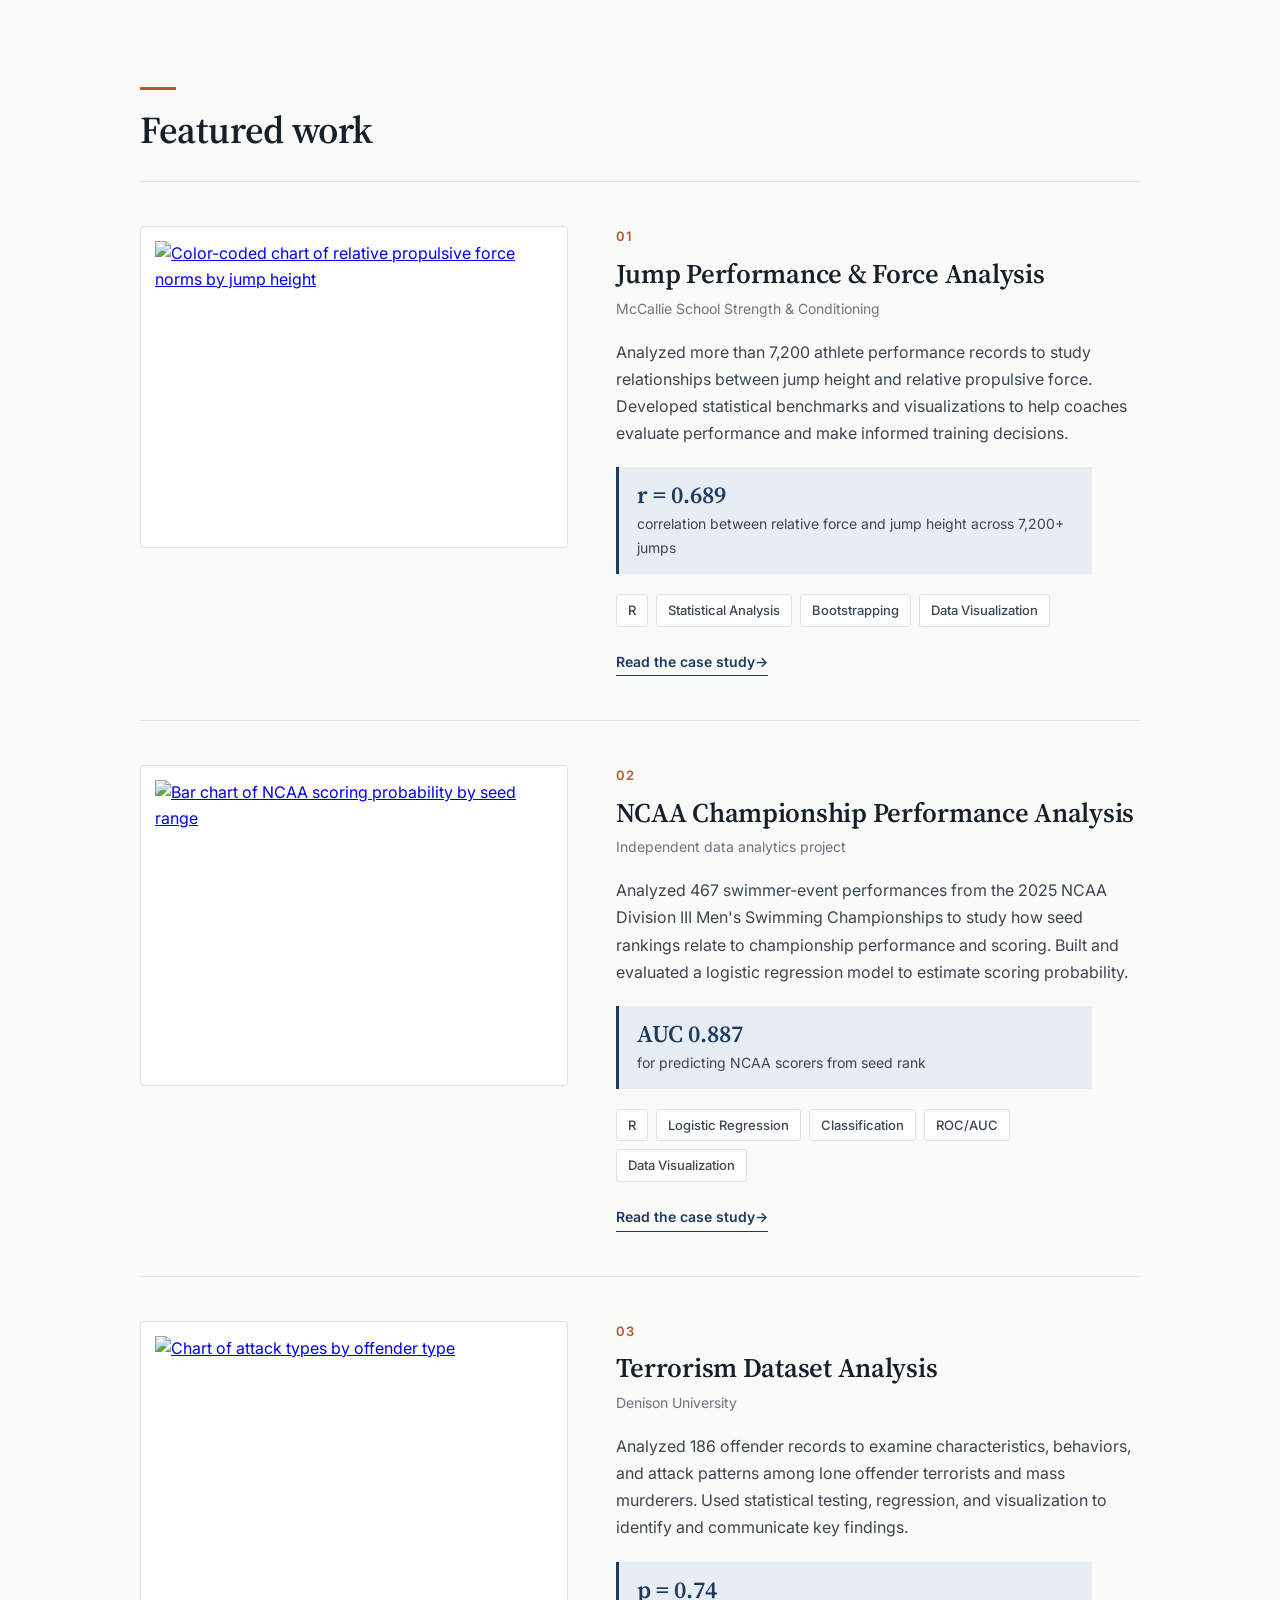
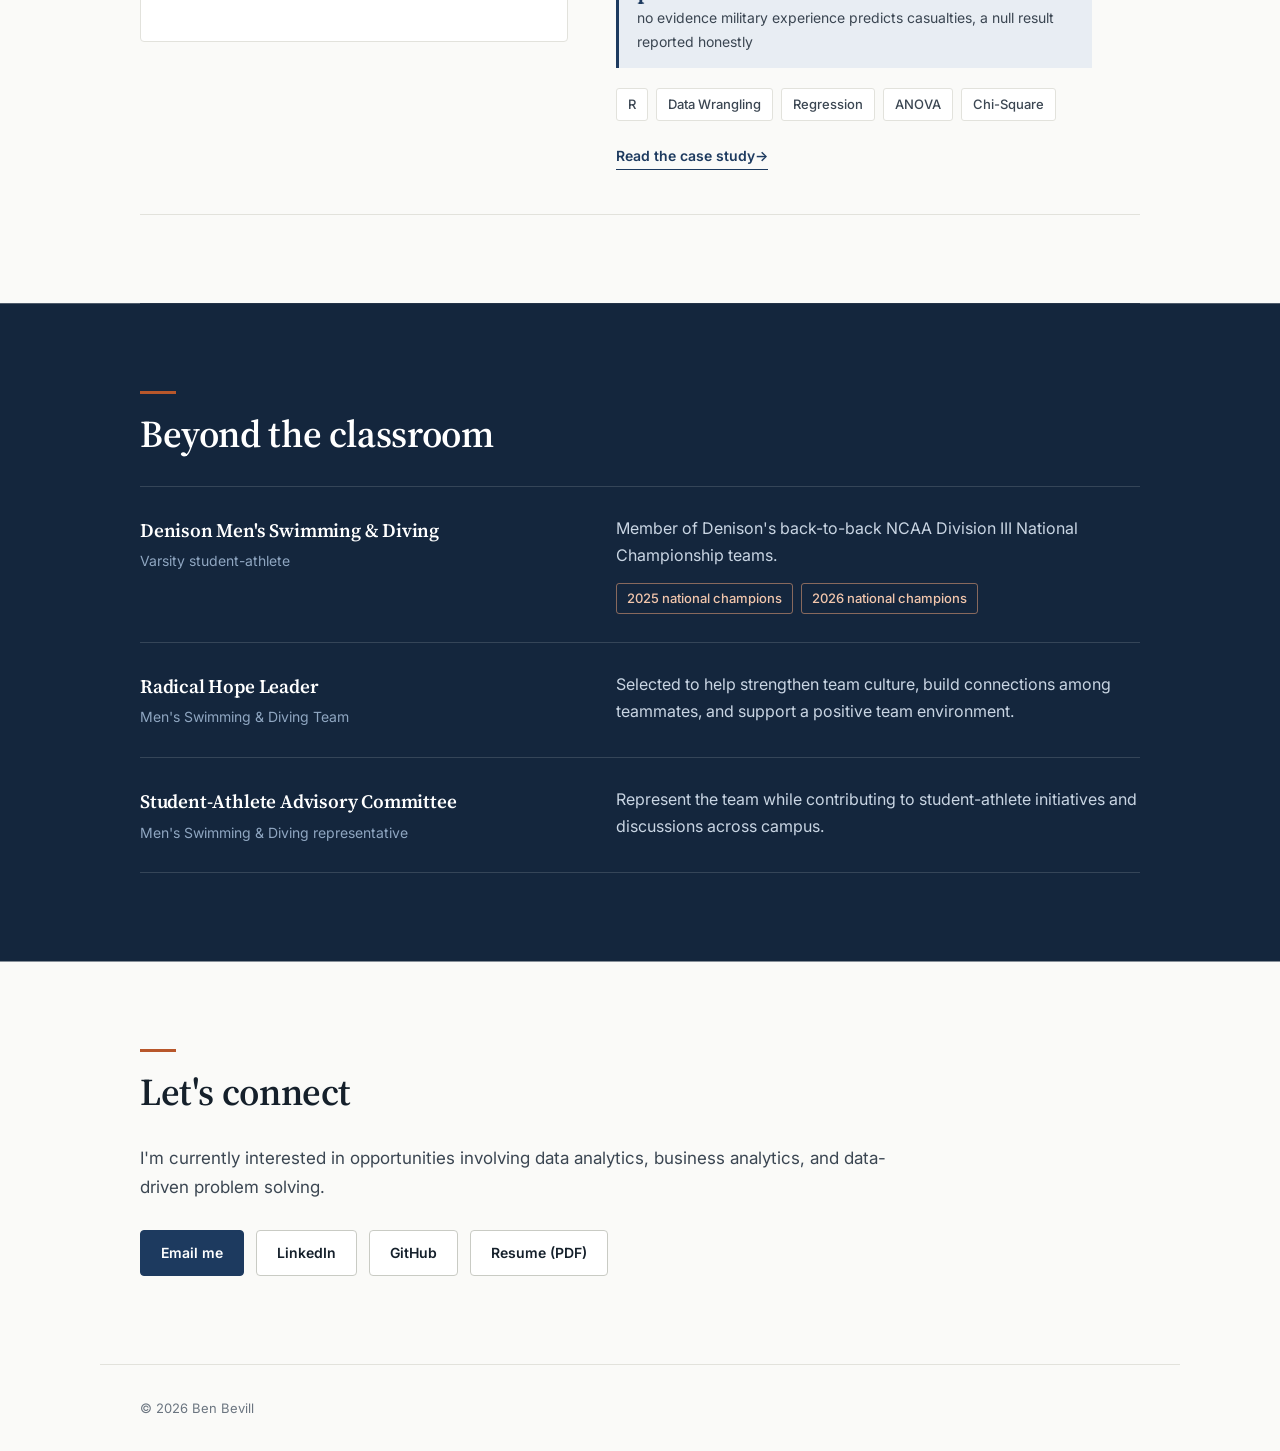
==== commit ad5ea31a: "Restore original BB tab icon with copper underline Co-Authored-By: Claude Opus 5.5 <noreply@anthropi" ====
--- a/index.html
+++ b/index.html
@@ -63,10 +63,9 @@
                 <h1>Ben Bevill<span class="dot">.</span></h1>
 
                 <p class="hero-text">
-                    Data Analytics student at Denison. Recently, I built
-                    jump-performance benchmarks for McCallie's strength coaches
-                    from 7,200+ athlete records, and a model that predicts
-                    NCAA championship scorers from seed rank.
+                    I use data to understand why things happen and help
+                    people make better decisions. As an NCAA Division III
+                    swimmer, I also know what it takes to perform under pressure.
                 </p>
 
                 <div class="hero-buttons">
